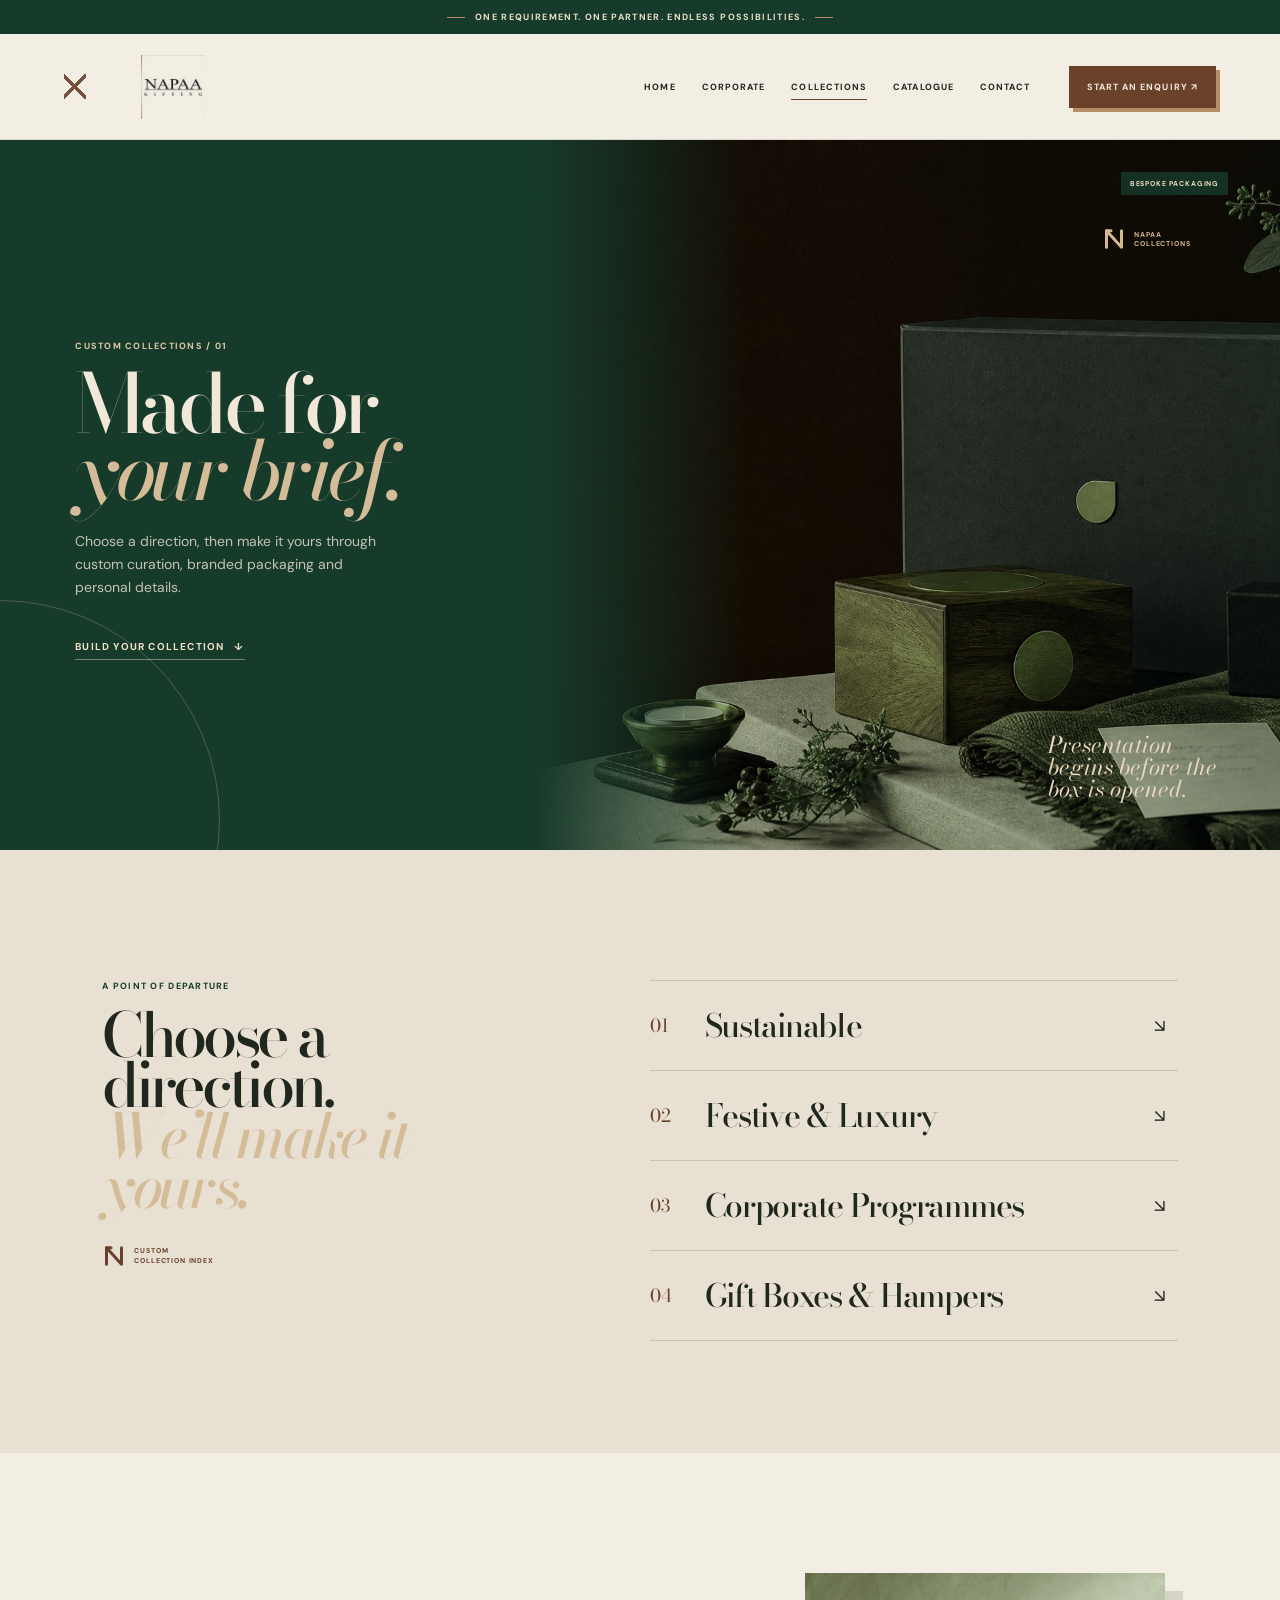
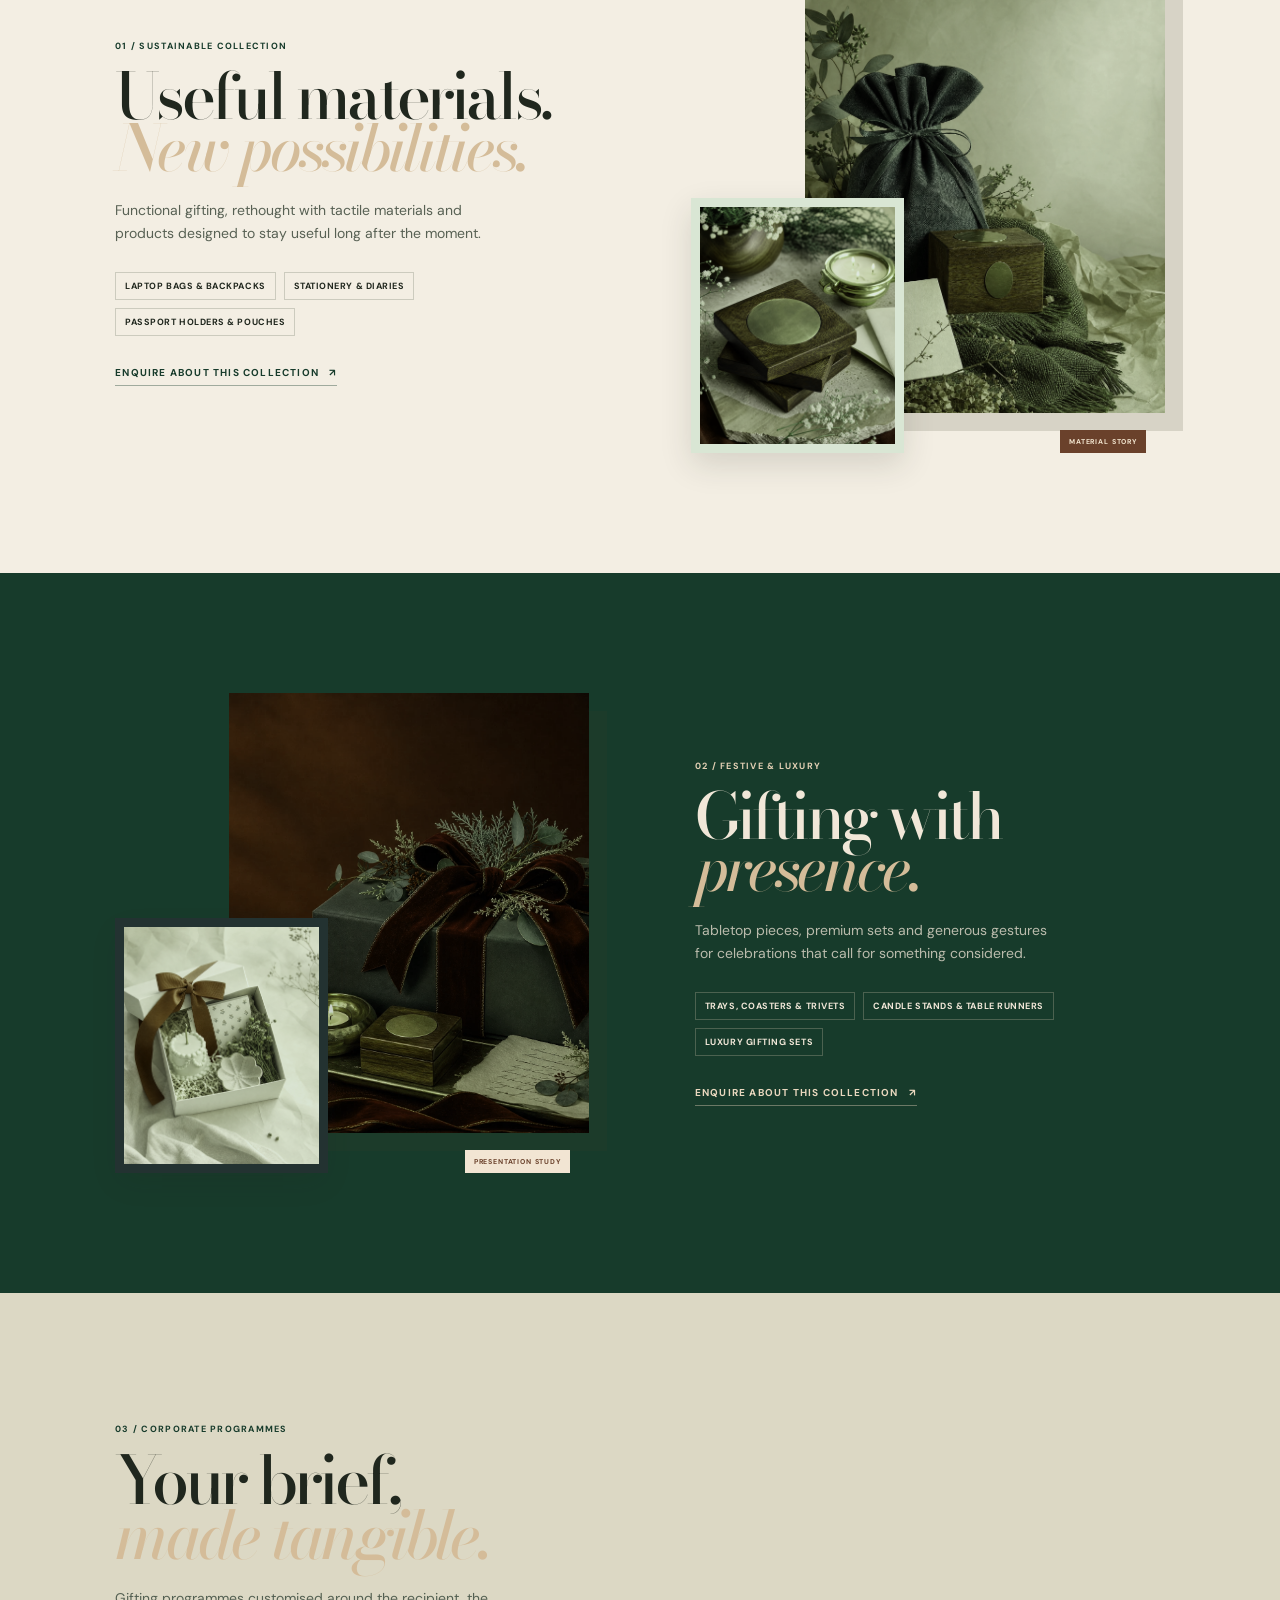
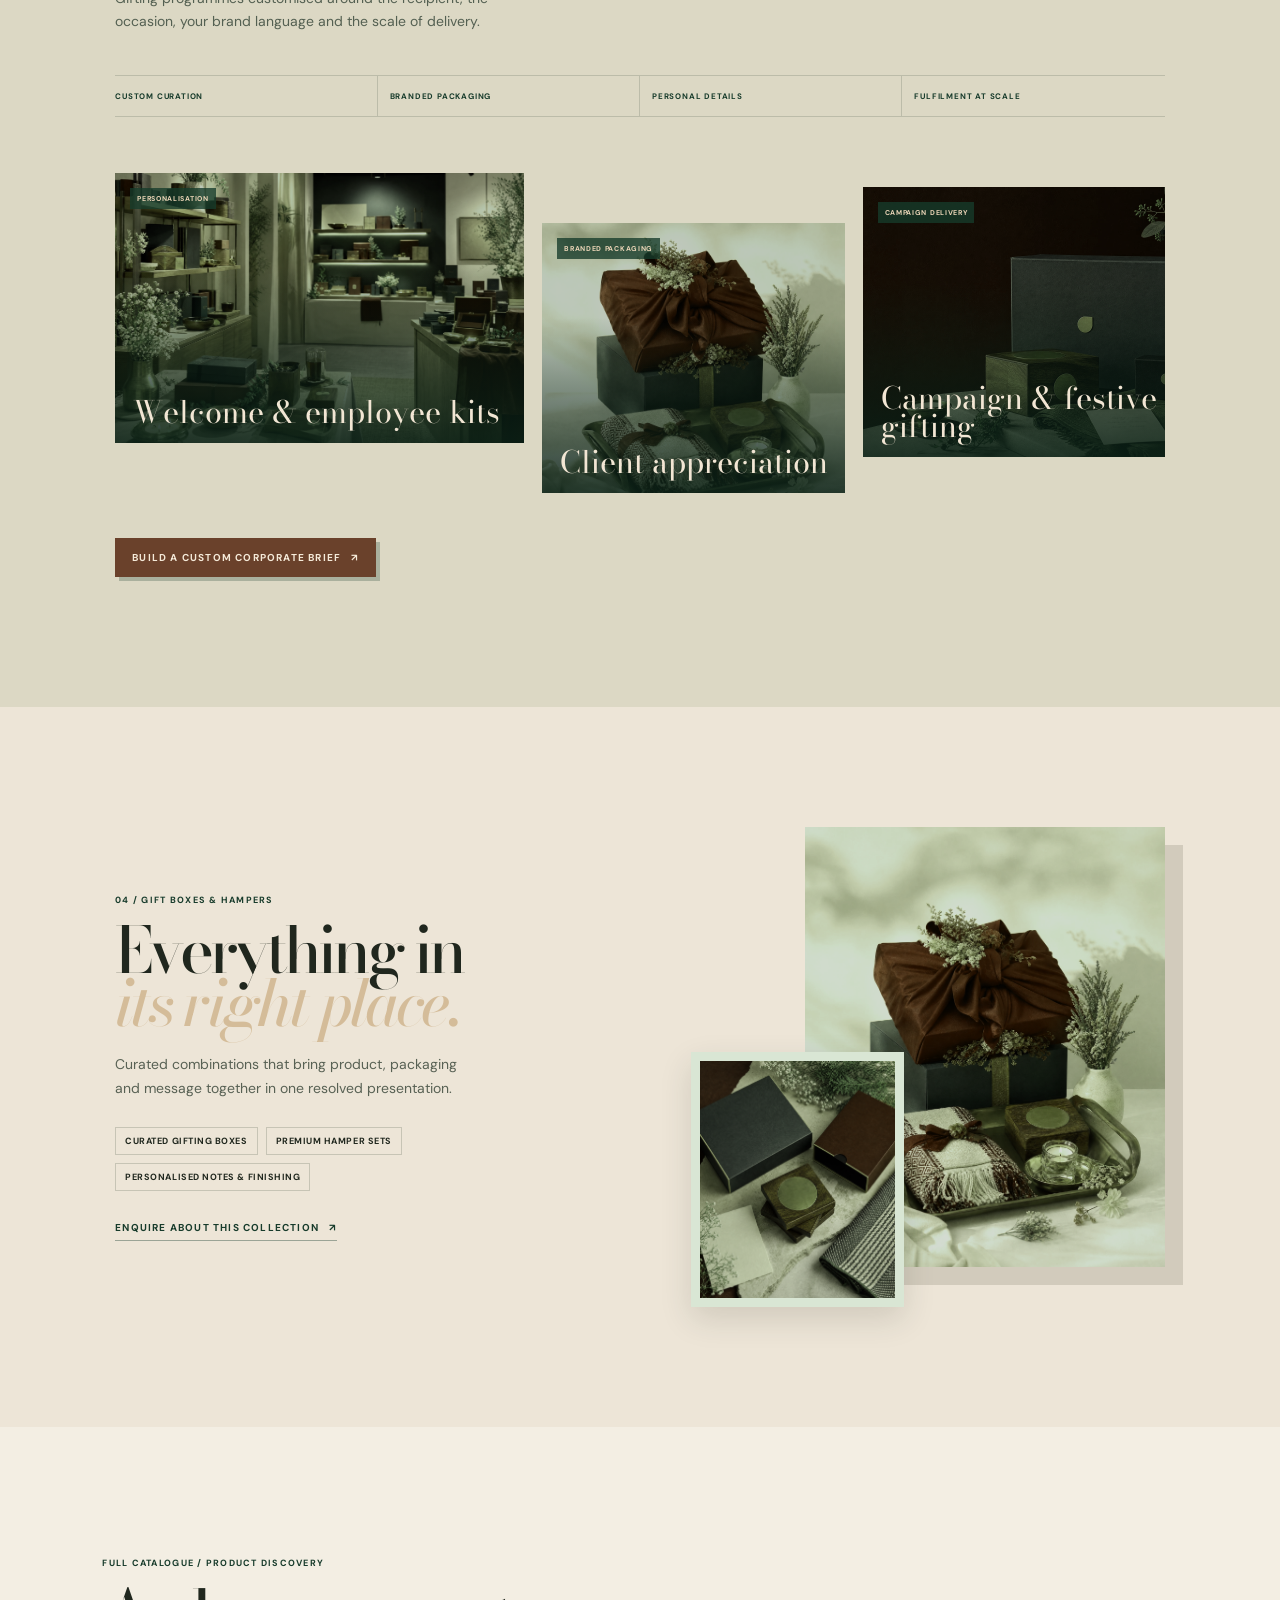
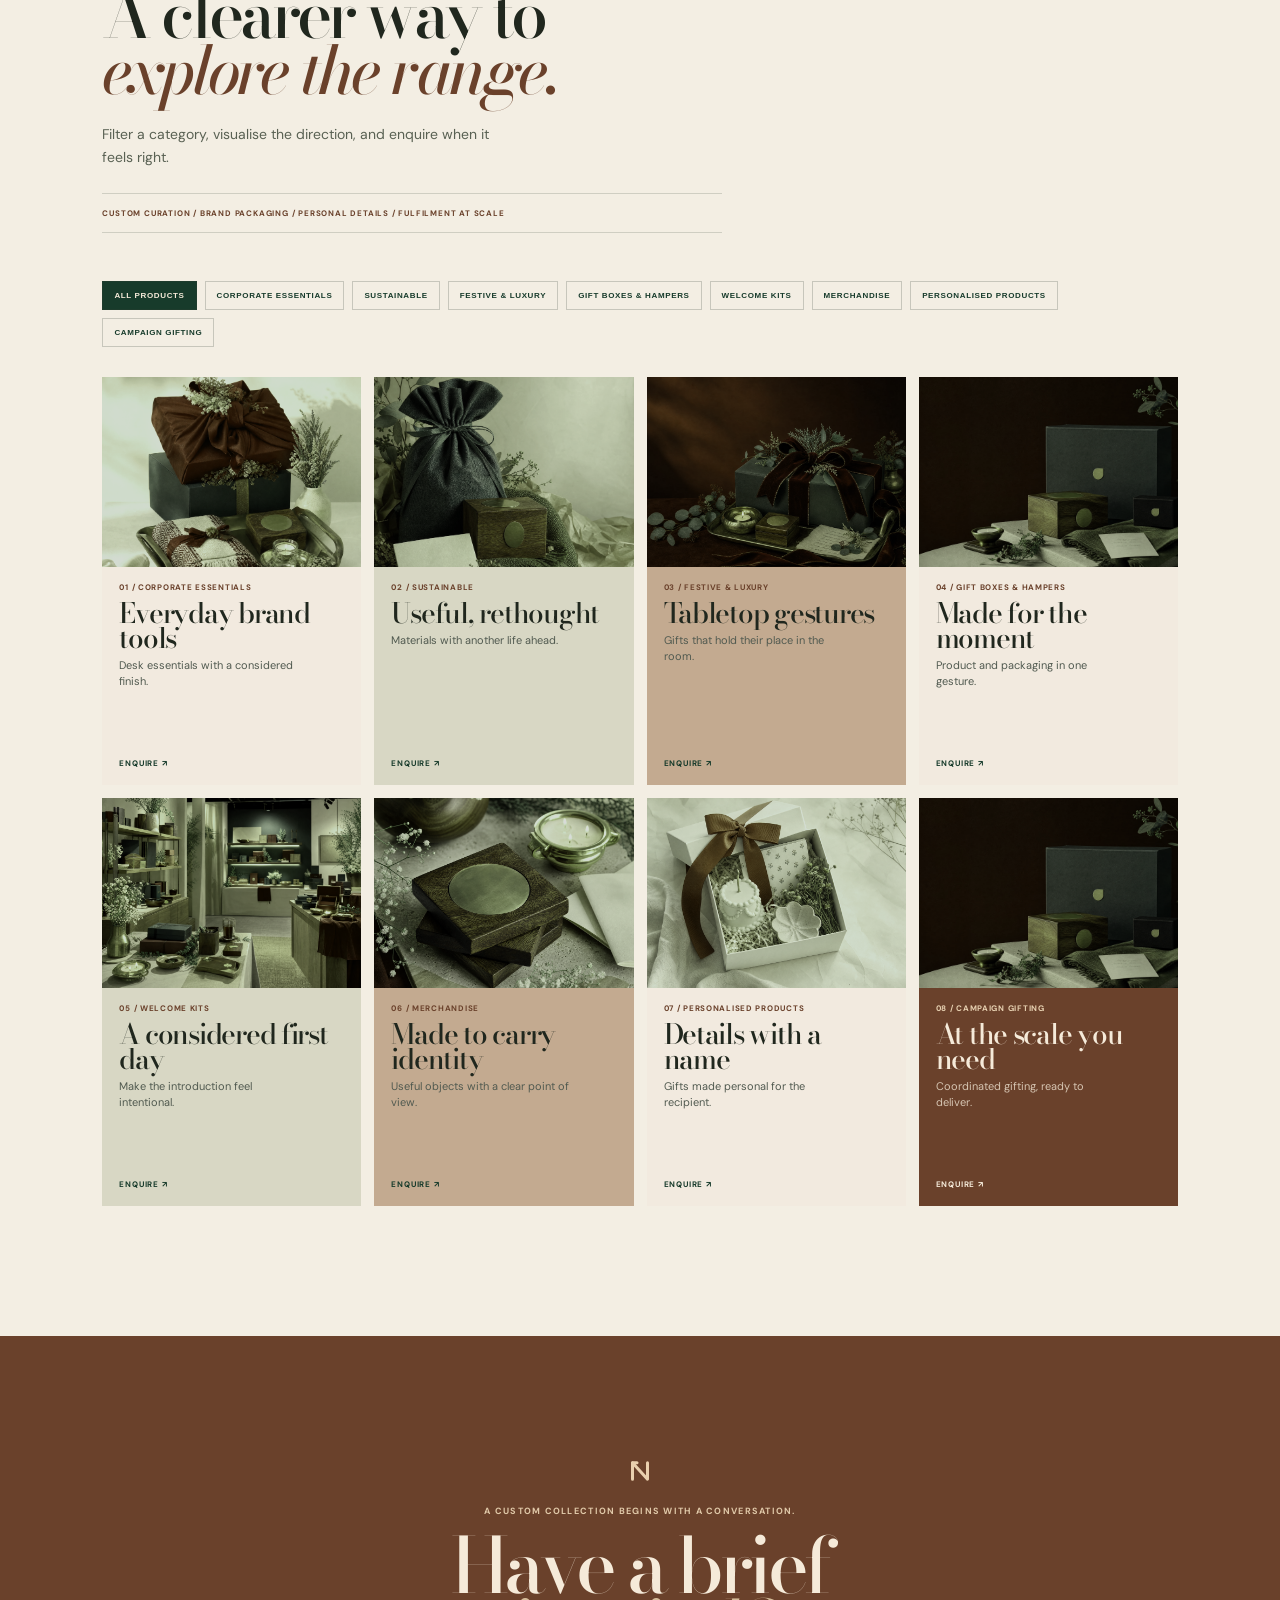
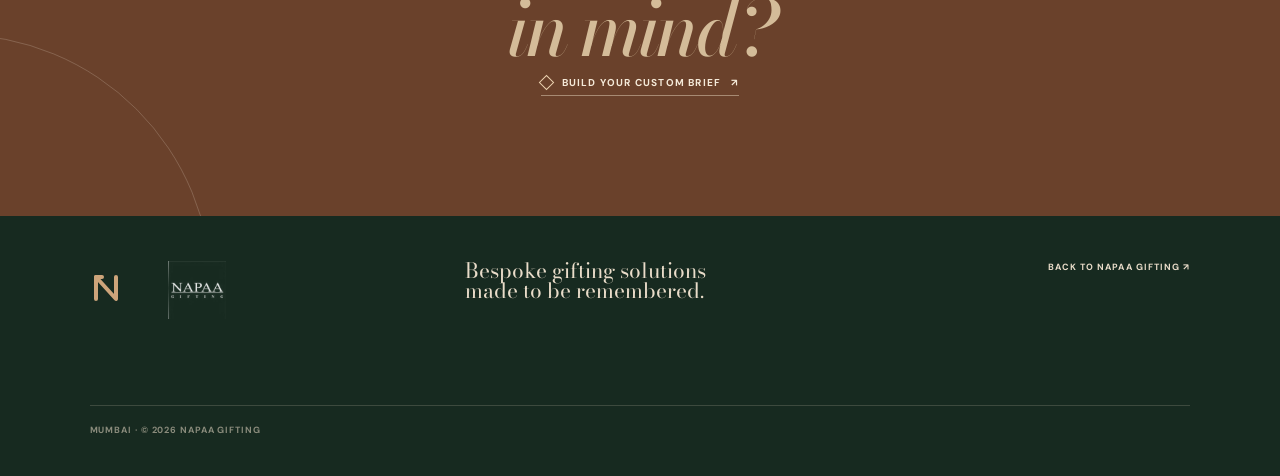
==== collections.html @ 45b3206f "Start" ====
<!doctype html>
<html lang="en">
  <head>
    <meta charset="UTF-8" />
    <meta name="viewport" content="width=device-width, initial-scale=1.0, maximum-scale=1" />
    <meta name="description" content="Explore Napaa Gifting collections for sustainable gifting, festive luxury, corporate programmes and curated gift boxes." />
    <title>Collections — Napaa Gifting</title>
    <link rel="icon" type="image/png" href="assets/napaa-official-logo.png" />
    <link rel="preconnect" href="https://fonts.googleapis.com" />
    <link rel="preconnect" href="https://fonts.gstatic.com" crossorigin />
    <link href="https://fonts.googleapis.com/css2?family=Bodoni+Moda:opsz,ital,wght@6..96,400;6..96,500;6..96,600;6..96,700;6..96,800;6..96,900;6..96,400&family=DM+Sans:opsz,wght@9..40,400;9..40,500;9..40,600;9..40,700&display=swap" rel="stylesheet" />
    <link rel="stylesheet" href="css/collections.css" />
    <link rel="stylesheet" href="css/collections-authority.css" />
    <link rel="stylesheet" href="css/collections-catalogue.css" />
    <link rel="stylesheet" href="css/customisation-authority.css" />
  </head>
  <body>
    <div class="collection-topline"><span></span> One requirement. One partner. Endless possibilities. <span></span></div>
    <header class="collection-header">
      <a class="collection-brand" href="index.html" aria-label="Napaa Gifting home"><img src="assets/napaa-official-logo.png" alt="Napaa Gifting" /></a>
      <nav class="collection-nav" aria-label="Primary navigation"><a href="index.html">Home</a><a href="index.html#corporate">Corporate</a><a href="collections.html" aria-current="page">Collections</a><a href="index.html#catalogue">Catalogue</a><a href="index.html#contact">Contact</a></nav>
      <a class="collection-enquiry" href="mailto:napaagifting@gmail.com?subject=Napaa%20Gifting%20Collection%20Enquiry">Start an enquiry <span>↗</span></a>
      <button class="collection-menu" type="button" aria-expanded="false" aria-controls="collection-mobile-menu"><span class="sr-only">Open navigation</span><i></i><i></i></button>
    </header>
    <div class="collection-mobile-menu" id="collection-mobile-menu" aria-hidden="true"><a href="index.html">Home</a><a href="index.html#corporate">Corporate</a><a href="collections.html">Collections</a><a href="index.html#catalogue">Catalogue</a><a href="index.html#contact">Contact</a><a href="mailto:napaagifting@gmail.com?subject=Napaa%20Gifting%20Collection%20Enquiry">Start an enquiry ↗</a></div>

    <main>
      <section class="collection-hero">
        <div class="collection-hero__copy"><p class="eyebrow">Custom collections / 01</p><h1>Made for<br /><em>your brief.</em></h1><p>Choose a direction, then make it yours through custom curation, branded packaging and personal details.</p><a href="#collection-index">Build your collection <span>↓</span></a></div>
        <figure class="collection-hero__image"><img src="assets/napaa-corporate-hero.jpg" alt="A premium Napaa gifting arrangement in deep green and warm brown" /><figcaption>Presentation begins before the box is opened.</figcaption></figure>
        <div class="collection-hero__line" aria-hidden="true"></div><div class="napaa-signature napaa-signature--hero" aria-hidden="true"><svg viewBox="0 0 32 34" fill="none" xmlns="http://www.w3.org/2000/svg"><path d="M6 28V6L26 28V6" stroke="currentColor" stroke-width="4" stroke-linecap="round" stroke-linejoin="round"/><path d="M6 6H12" stroke="currentColor" stroke-width="4" stroke-linecap="round"/></svg><span>Napaa<br />Collections</span></div>
      </section>

      <section class="collection-index" id="collection-index" aria-labelledby="collection-index-title">
        <div class="collection-index__intro"><p class="eyebrow eyebrow--green">A point of departure</p><h2 id="collection-index-title">Choose a direction.<br /><em>We’ll make it yours.</em></h2><div class="napaa-signature napaa-signature--index" aria-hidden="true"><svg viewBox="0 0 32 34" fill="none" xmlns="http://www.w3.org/2000/svg"><path d="M6 28V6L26 28V6" stroke="currentColor" stroke-width="4" stroke-linecap="round" stroke-linejoin="round"/><path d="M6 6H12" stroke="currentColor" stroke-width="4" stroke-linecap="round"/></svg><span>Custom<br />collection index</span></div></div>
        <div class="collection-index__rail"><a href="#sustainable"><span>01</span><b>Sustainable</b><i>↘</i></a><a href="#festive"><span>02</span><b>Festive & Luxury</b><i>↘</i></a><a href="#corporate"><span>03</span><b>Corporate Programmes</b><i>↘</i></a><a href="#hampers"><span>04</span><b>Gift Boxes & Hampers</b><i>↘</i></a></div>
      </section>

      <section class="collection-spread collection-spread--sustainable" id="sustainable">
        <div class="collection-spread__copy"><p class="eyebrow eyebrow--green">01 / Sustainable Collection</p><h2>Useful materials.<br /><em>New possibilities.</em></h2><p>Functional gifting, rethought with tactile materials and products designed to stay useful long after the moment.</p><ul><li>Laptop bags & backpacks</li><li>Stationery & diaries</li><li>Passport holders & pouches</li></ul><a href="mailto:napaagifting@gmail.com?subject=Sustainable%20Collection%20Enquiry">Enquire about this collection <span>↗</span></a></div>
        <div class="collection-spread__images"><img class="image-main" src="assets/napaa-sustainable-collection.jpg" alt="Sustainable Napaa Gifting collection" /><img class="image-detail" src="assets/napaa-product-detail.jpg" alt="A crafted product detail" /></div>
      </section>

      <section class="collection-spread collection-spread--festive" id="festive">
        <div class="collection-spread__images"><img class="image-main" src="assets/napaa-festive-luxury.jpg" alt="Festive and luxury Napaa Gifting collection" /><img class="image-detail" src="assets/napaa-occasion-birthday.jpg" alt="A premium milestone gifting detail" /></div>
        <div class="collection-spread__copy"><p class="eyebrow eyebrow--light">02 / Festive & Luxury</p><h2>Gifting with<br /><em>presence.</em></h2><p>Tabletop pieces, premium sets and generous gestures for celebrations that call for something considered.</p><ul><li>Trays, coasters & trivets</li><li>Candle stands & table runners</li><li>Luxury gifting sets</li></ul><a href="mailto:napaagifting@gmail.com?subject=Festive%20and%20Luxury%20Collection%20Enquiry">Enquire about this collection <span>↗</span></a></div>
      </section>

      <section class="collection-editorial" id="corporate" aria-labelledby="corporate-collection-title">
        <div class="collection-editorial__heading"><p class="eyebrow eyebrow--green">03 / Corporate Programmes</p><h2 id="corporate-collection-title">Your brief,<br /><em>made tangible.</em></h2><p>Gifting programmes customised around the recipient, the occasion, your brand language and the scale of delivery.</p></div><div class="collection-editorial__ledger" aria-label="Corporate gifting delivery capabilities"><span>Custom curation</span><span>Branded packaging</span><span>Personal details</span><span>Fulfilment at scale</span></div>
        <div class="collection-editorial__grid"><article><img src="assets/napaa-corporate-display.jpg" alt="Corporate welcome gifting display" /><span>Welcome & employee kits</span></article><article><img src="assets/napaa-corporate-hamper.jpg" alt="Corporate client appreciation hamper" /><span>Client appreciation</span></article><article><img src="assets/napaa-corporate-hero.jpg" alt="Corporate festive gifting collection" /><span>Campaign & festive gifting</span></article></div>
        <a class="collection-editorial__cta" href="mailto:napaagifting@gmail.com?subject=Napaa%20Custom%20Corporate%20Brief">Build a custom corporate brief <span>↗</span></a>
      </section>

      <section class="collection-spread collection-spread--hampers" id="hampers">
        <div class="collection-spread__copy"><p class="eyebrow eyebrow--green">04 / Gift Boxes & Hampers</p><h2>Everything in<br /><em>its right place.</em></h2><p>Curated combinations that bring product, packaging and message together in one resolved presentation.</p><ul><li>Curated gifting boxes</li><li>Premium hamper sets</li><li>Personalised notes & finishing</li></ul><a href="mailto:napaagifting@gmail.com?subject=Gift%20Boxes%20and%20Hampers%20Enquiry">Enquire about this collection <span>↗</span></a></div>
        <div class="collection-spread__images"><img class="image-main" src="assets/napaa-corporate-hamper.jpg" alt="Curated gift box and hamper collection" /><img class="image-detail" src="assets/napaa-portfolio-objects.jpg" alt="Napaa gifting objects and packaging" /></div>
      </section>

      <section class="collections-catalogue" id="catalogue" aria-labelledby="collections-catalogue-title"><div class="collections-catalogue__header"><p class="eyebrow eyebrow--green">Full catalogue / Product discovery</p><h2 id="collections-catalogue-title">A clearer way to<br /><em>explore the range.</em></h2><p>Filter a category, visualise the direction, and enquire when it feels right.</p></div><div class="collections-catalogue__filters" role="group" aria-label="Catalogue categories"><button type="button" class="is-active" data-collection-filter="all">All products</button><button type="button" data-collection-filter="corporate">Corporate essentials</button><button type="button" data-collection-filter="sustainable">Sustainable</button><button type="button" data-collection-filter="festive">Festive & luxury</button><button type="button" data-collection-filter="hampers">Gift boxes & hampers</button><button type="button" data-collection-filter="welcome">Welcome kits</button><button type="button" data-collection-filter="merchandise">Merchandise</button><button type="button" data-collection-filter="personalised">Personalised products</button><button type="button" data-collection-filter="campaign">Campaign gifting</button></div><div class="collections-catalogue__grid"><article data-catalogue-card data-category="corporate"><img src="assets/napaa-corporate-hamper.jpg" alt="Corporate gifting essentials arranged in a premium hamper" /><span>01 / Corporate essentials</span><h3>Everyday brand tools</h3><p>Desk essentials with a considered finish.</p><a href="mailto:napaagifting@gmail.com?subject=Corporate%20Essentials%20Enquiry">Enquire ↗</a></article><article data-catalogue-card data-category="sustainable"><img src="assets/napaa-sustainable-collection.jpg" alt="Sustainable gifting products" /><span>02 / Sustainable</span><h3>Useful, rethought</h3><p>Materials with another life ahead.</p><a href="mailto:napaagifting@gmail.com?subject=Sustainable%20Collection%20Enquiry">Enquire ↗</a></article><article data-catalogue-card data-category="festive"><img src="assets/napaa-festive-luxury.jpg" alt="Festive and luxury tabletop gifting products" /><span>03 / Festive & luxury</span><h3>Tabletop gestures</h3><p>Gifts that hold their place in the room.</p><a href="mailto:napaagifting@gmail.com?subject=Festive%20and%20Luxury%20Collection%20Enquiry">Enquire ↗</a></article><article data-catalogue-card data-category="hampers"><img src="assets/napaa-corporate-hero.jpg" alt="Curated gift boxes and hampers" /><span>04 / Gift boxes & hampers</span><h3>Made for the moment</h3><p>Product and packaging in one gesture.</p><a href="mailto:napaagifting@gmail.com?subject=Gift%20Boxes%20and%20Hampers%20Enquiry">Enquire ↗</a></article><article data-catalogue-card data-category="welcome corporate"><img src="assets/napaa-corporate-display.jpg" alt="A premium welcome-kit presentation" /><span>05 / Welcome kits</span><h3>A considered first day</h3><p>Make the introduction feel intentional.</p><a href="mailto:napaagifting@gmail.com?subject=Welcome%20Kits%20Enquiry">Enquire ↗</a></article><article data-catalogue-card data-category="merchandise corporate"><img src="assets/napaa-product-detail.jpg" alt="A branded gift object with considered finishing" /><span>06 / Merchandise</span><h3>Made to carry identity</h3><p>Useful objects with a clear point of view.</p><a href="mailto:napaagifting@gmail.com?subject=Merchandise%20Enquiry">Enquire ↗</a></article><article data-catalogue-card data-category="personalised"><img src="assets/napaa-occasion-birthday.jpg" alt="A personalised milestone gift" /><span>07 / Personalised products</span><h3>Details with a name</h3><p>Gifts made personal for the recipient.</p><a href="mailto:napaagifting@gmail.com?subject=Personalised%20Products%20Enquiry">Enquire ↗</a></article><article data-catalogue-card data-category="campaign corporate hampers"><img src="assets/napaa-corporate-hero.jpg" alt="A coordinated corporate gifting collection" /><span>08 / Campaign gifting</span><h3>At the scale you need</h3><p>Coordinated gifting, ready to deliver.</p><a href="mailto:napaagifting@gmail.com?subject=Campaign%20Gifting%20Enquiry">Enquire ↗</a></article></div></section>
      <section class="collection-closing"><div class="napaa-signature napaa-signature--closing" aria-hidden="true"><svg viewBox="0 0 32 34" fill="none" xmlns="http://www.w3.org/2000/svg"><path d="M6 28V6L26 28V6" stroke="currentColor" stroke-width="4" stroke-linecap="round" stroke-linejoin="round"/><path d="M6 6H12" stroke="currentColor" stroke-width="4" stroke-linecap="round"/></svg></div><p class="eyebrow">A custom collection begins with a conversation.</p><h2>Have a brief<br /><em>in mind?</em></h2><a href="mailto:napaagifting@gmail.com?subject=Napaa%20Custom%20Gifting%20Brief">Build your custom brief <span>↗</span></a></section>
    </main>
    <footer class="collection-footer"><div class="collection-footer__brand"><span class="footer-n" aria-hidden="true"><svg viewBox="0 0 32 34" fill="none" xmlns="http://www.w3.org/2000/svg"><path d="M6 28V6L26 28V6" stroke="currentColor" stroke-width="4" stroke-linecap="round" stroke-linejoin="round"/><path d="M6 6H12" stroke="currentColor" stroke-width="4" stroke-linecap="round"/></svg></span><img src="assets/napaa-official-logo.png" alt="Napaa Gifting" /></div><p>Bespoke gifting solutions<br />made to be remembered.</p><a href="index.html">Back to Napaa Gifting ↗</a><small>Mumbai · © <span id="year"></span> Napaa Gifting</small></footer>
    <script src="js/collections.js"></script>
  </body>
</html>
---- css/collections.css ----
/* Collections page: bottle-green and brown editorial catalogue page that extends Napaa's existing premium corporate gifting system. */
:root{--bottle:#173b2b;--bottle-deep:#102b20;--bottle-soft:#31503e;--walnut:#6a412b;--tan:#b78d67;--parchment:#f3eee3;--paper:#e8e0d2;--ink:#20271e;--line:rgba(45,61,48,.18);--ease-out:cubic-bezier(.23,1,.32,1);--ease-in-out:cubic-bezier(.77,0,.175,1)}*{box-sizing:border-box}html{scroll-behavior:smooth}body{margin:0;background:var(--parchment);color:var(--ink);font-family:"DM Sans",sans-serif}a{color:inherit;text-decoration:none}.sr-only{position:absolute;width:1px;height:1px;overflow:hidden;clip:rect(0,0,0,0);white-space:nowrap}.collection-topline{height:34px;display:flex;align-items:center;justify-content:center;gap:10px;background:var(--bottle);color:#eadfcb;font-size:9px;font-weight:700;letter-spacing:.15em;text-transform:uppercase}.collection-topline span{width:18px;height:1px;background:var(--tan)}.collection-header{height:98px;padding:0 5vw;display:flex;align-items:center;gap:38px;background:rgba(243,238,227,.96);border-bottom:1px solid rgba(59,67,52,.15);position:sticky;z-index:10;top:0;backdrop-filter:blur(14px)}.collection-brand img{display:block;width:152px;height:64px;object-fit:contain;mix-blend-mode:multiply}.collection-nav{display:flex;gap:26px;margin-left:auto}.collection-nav a{position:relative;font-size:9px;font-weight:700;letter-spacing:.12em;text-transform:uppercase}.collection-nav a:after{content:"";position:absolute;right:0;bottom:-7px;left:0;height:1px;background:var(--walnut);transform:scaleX(0);transform-origin:right;transition:transform 200ms var(--ease-out)}.collection-nav a:hover:after,.collection-nav a[aria-current="page"]:after{transform:scaleX(1);transform-origin:left}.collection-enquiry{padding:15px 18px;background:var(--bottle);color:#f4eadc;box-shadow:4px 4px 0 var(--tan);font-size:9px;font-weight:700;letter-spacing:.12em;text-transform:uppercase;transition:transform 160ms var(--ease-out),box-shadow 160ms var(--ease-out)}.collection-enquiry:hover{transform:translate(2px,2px);box-shadow:2px 2px 0 var(--tan)}.collection-menu,.collection-mobile-menu{display:none}.eyebrow{margin:0 0 18px;color:#e0c9a9;font-size:9px;font-weight:700;letter-spacing:.14em;text-transform:uppercase}.eyebrow--green{color:var(--bottle)}.eyebrow--light{color:#e4d1b5}.collection-hero{min-height:710px;display:grid;grid-template-columns:42% 58%;position:relative;overflow:hidden;background:var(--bottle);color:#f2e8d9}.collection-hero__copy{z-index:2;align-self:center;padding:90px 11% 80px 14%}.collection-hero h1,.collection-index h2,.collection-spread h2,.collection-editorial h2,.collection-closing h2{margin:0;font-family:"Bodoni Moda",serif;font-size:clamp(56px,6.4vw,108px);font-weight:500;line-height:.82;letter-spacing:-.06em}.collection-hero h1 em,.collection-index h2 em,.collection-spread h2 em,.collection-editorial h2 em,.collection-closing h2 em{color:#d4bc99}.collection-hero__copy>p:not(.eyebrow){max-width:325px;margin:26px 0;color:rgba(242,232,217,.78);font-size:14px;line-height:1.65}.collection-hero__copy>a,.collection-spread__copy>a,.collection-editorial__cta,.collection-closing a{display:inline-flex;gap:10px;align-items:center;margin-top:15px;color:#f1e2ca;font-size:10px;font-weight:700;letter-spacing:.12em;text-transform:uppercase;border-bottom:1px solid rgba(241,226,202,.45);padding-bottom:6px;transition:gap 180ms var(--ease-out),color 180ms var(--ease-out)}.collection-hero__copy>a:hover,.collection-spread__copy>a:hover,.collection-editorial__cta:hover,.collection-closing a:hover{gap:16px;color:#fff}.collection-hero__image{min-height:560px;margin:0;position:relative;overflow:hidden}.collection-hero__image:after{content:"";position:absolute;inset:0;background:linear-gradient(90deg,var(--bottle),transparent 28%,rgba(16,43,32,.1))}.collection-hero__image img{width:100%;height:100%;object-fit:cover;filter:sepia(.32) saturate(.72) hue-rotate(40deg) brightness(.76)}.collection-hero__image figcaption{position:absolute;z-index:2;right:7%;bottom:7%;max-width:180px;color:#ead8bf;font-family:"Bodoni Moda",serif;font-size:23px;font-style:italic;line-height:.96}.collection-hero__line{width:440px;height:440px;position:absolute;left:-220px;bottom:-190px;border:1px solid rgba(221,192,159,.27);border-radius:50%}.collection-index{padding:130px 8vw 112px;display:grid;grid-template-columns:.9fr 1.1fr;gap:9vw;background:var(--paper)}.collection-index h2{font-size:clamp(46px,4.8vw,76px)}.collection-index__rail{align-self:end;border-top:1px solid var(--line)}.collection-index__rail a{display:grid;grid-template-columns:55px 1fr 24px;align-items:center;padding:20px 0;border-bottom:1px solid var(--line);transition:padding 220ms var(--ease-out),color 220ms var(--ease-out)}.collection-index__rail a:hover{padding-left:12px;color:var(--walnut)}.collection-index__rail span{color:var(--walnut);font-family:"Bodoni Moda",serif;font-size:18px}.collection-index__rail b{font-family:"Bodoni Moda",serif;font-size:clamp(25px,2.5vw,38px);font-weight:500;letter-spacing:-.04em}.collection-index__rail i{font-style:normal;font-size:18px}.collection-spread{min-height:720px;display:grid;grid-template-columns:1fr 1fr;gap:8vw;align-items:center;padding:110px 9vw;background:var(--parchment)}.collection-spread__copy{max-width:470px}.collection-spread h2{font-size:clamp(47px,5vw,78px)}.collection-spread__copy>p:not(.eyebrow){max-width:370px;margin:24px 0;color:#586154;font-size:14px;line-height:1.7}.collection-spread__copy ul{padding:0;margin:26px 0 15px;list-style:none;display:flex;flex-wrap:wrap;gap:8px}.collection-spread__copy li{padding:7px 9px;border:1px solid rgba(65,78,62,.22);font-size:9px;font-weight:700;letter-spacing:.06em;text-transform:uppercase}.collection-spread__copy>a{color:var(--bottle);border-color:rgba(23,59,43,.38)}.collection-spread__copy>a:hover{color:var(--walnut)}.collection-spread__images{min-height:480px;position:relative}.collection-spread__images .image-main{width:76%;height:440px;position:absolute;right:0;top:0;object-fit:cover;filter:sepia(.32) saturate(.72) hue-rotate(40deg) brightness(.86);box-shadow:18px 18px 0 rgba(90,59,38,.15)}.collection-spread__images .image-detail{width:45%;height:255px;position:absolute;left:0;bottom:0;object-fit:cover;filter:sepia(.32) saturate(.72) hue-rotate(40deg) brightness(.9);border:9px solid var(--parchment);box-shadow:0 12px 30px rgba(45,33,21,.14)}.collection-spread--festive{background:var(--bottle);color:#f1e7d8}.collection-spread--festive .collection-spread__copy{justify-self:end}.collection-spread--festive .collection-spread__copy>p:not(.eyebrow){color:rgba(241,231,216,.75)}.collection-spread--festive .collection-spread__copy>a{color:#ead8bf;border-color:rgba(234,216,191,.4)}.collection-spread--festive .collection-spread__copy li{border-color:rgba(234,216,191,.25)}.collection-spread--festive .image-detail{border-color:var(--bottle)}.collection-editorial{padding:130px 9vw;background:#dcd8c4}.collection-editorial__heading{max-width:600px}.collection-editorial h2{font-size:clamp(48px,5.2vw,82px)}.collection-editorial__heading>p:not(.eyebrow){max-width:390px;margin:25px 0 0;color:#546052;font-size:14px;line-height:1.65}.collection-editorial__grid{margin-top:56px;display:grid;grid-template-columns:1.15fr .85fr .85fr;gap:18px;align-items:start}.collection-editorial__grid article{position:relative;min-height:270px;overflow:hidden;background:var(--bottle)}.collection-editorial__grid article:nth-child(2){margin-top:50px}.collection-editorial__grid article:nth-child(3){margin-top:14px}.collection-editorial__grid img{width:100%;height:100%;position:absolute;inset:0;object-fit:cover;filter:sepia(.34) saturate(.7) hue-rotate(40deg) brightness(.78);transition:transform 400ms var(--ease-out)}.collection-editorial__grid article:hover img{transform:scale(1.04)}.collection-editorial__grid article:after{content:"";position:absolute;inset:0;background:linear-gradient(0deg,rgba(11,33,23,.85),transparent 65%)}.collection-editorial__grid span{position:absolute;z-index:2;bottom:18px;left:18px;color:#f2e6d4;font-family:"Bodoni Moda",serif;font-size:clamp(21px,2.4vw,34px);line-height:.9}.collection-editorial__cta{margin-top:45px;color:var(--bottle);border-color:rgba(23,59,43,.36)}.collection-spread--hampers{background:#ede5d7}.collection-closing{min-height:480px;display:flex;flex-direction:column;justify-content:center;align-items:center;position:relative;overflow:hidden;text-align:center;background:var(--walnut);color:#f5ead9}.collection-closing:before{content:"";width:510px;height:510px;position:absolute;left:-300px;bottom:-330px;border:1px solid rgba(245,234,217,.2);border-radius:50%}.collection-closing h2{font-size:clamp(52px,6vw,95px)}.collection-closing a{color:#f5ead9}.collection-footer{min-height:260px;padding:45px 7vw 24px;display:grid;grid-template-columns:1fr 1fr 1fr;gap:24px;align-items:start;background:#172a20;color:#e9dcc9}.collection-footer img{width:125px;height:58px;object-fit:contain;filter:grayscale(1) invert(1);mix-blend-mode:screen}.collection-footer p{margin:0;font-family:"Bodoni Moda",serif;font-size:21px;line-height:.95}.collection-footer>a{justify-self:end;font-size:9px;font-weight:700;letter-spacing:.12em;text-transform:uppercase}.collection-footer small{grid-column:1/-1;margin-top:45px;padding-top:18px;border-top:1px solid rgba(233,220,201,.18);font-size:9px;font-weight:700;letter-spacing:.1em;text-transform:uppercase;color:rgba(233,220,201,.55)}@media(max-width:960px){.collection-header{height:82px;padding:0 6vw}.collection-brand img{width:120px;height:54px}.collection-nav,.collection-enquiry{display:none}.collection-menu{display:block;margin-left:auto;width:35px;height:35px;padding:8px 4px;border:0;background:transparent}.collection-menu i{display:block;width:26px;height:1.5px;background:var(--ink);transition:transform 180ms var(--ease-out)}.collection-menu i+i{margin-top:8px}.collection-menu.is-open i:first-of-type{transform:translateY(4.75px) rotate(45deg)}.collection-menu.is-open i:last-of-type{transform:translateY(-4.75px) rotate(-45deg)}.collection-mobile-menu{padding:20px 7vw 25px;position:fixed;z-index:9;inset:116px 0 auto;background:var(--parchment);border-bottom:1px solid var(--line);transform:translateY(-130%);opacity:0;pointer-events:none;transition:transform 260ms var(--ease-out),opacity 200ms var(--ease-out)}.collection-mobile-menu.is-open{transform:translateY(0);opacity:1;pointer-events:auto}.collection-mobile-menu a{display:block;padding:10px 0;border-bottom:1px solid var(--line);font-size:10px;font-weight:700;letter-spacing:.12em;text-transform:uppercase}.collection-hero{min-height:650px;grid-template-columns:1fr}.collection-hero__copy{padding:90px 10% 35px}.collection-hero__image{min-height:330px}.collection-hero__image:after{background:linear-gradient(0deg,var(--bottle),transparent 55%)}.collection-hero__image figcaption{right:8%;bottom:10%;font-size:19px}.collection-index{grid-template-columns:1fr;gap:45px;padding:95px 9vw}.collection-spread{gap:55px;padding:90px 9vw;grid-template-columns:1fr}.collection-spread--festive .collection-spread__copy{justify-self:start}.collection-spread--festive .collection-spread__images{order:2}.collection-spread__images{min-height:430px}.collection-editorial{padding:95px 9vw}.collection-editorial__grid{grid-template-columns:1fr 1fr}.collection-editorial__grid article:first-child{grid-column:1/-1}.collection-editorial__grid article:nth-child(2),.collection-editorial__grid article:nth-child(3){margin-top:0}.collection-footer{grid-template-columns:1fr 1fr}.collection-footer p{font-size:19px}.collection-footer>a{justify-self:start}}@media(max-width:540px){.collection-topline{font-size:7px;letter-spacing:.1em}.collection-header{height:74px}.collection-mobile-menu{inset:108px 0 auto}.collection-hero{min-height:590px}.collection-hero__copy{padding:65px 9% 24px}.collection-hero h1{font-size:58px}.collection-hero__copy>p:not(.eyebrow){margin:18px 0;font-size:12px}.collection-hero__image{min-height:255px}.collection-index{padding:75px 7vw}.collection-index h2,.collection-spread h2,.collection-editorial h2{font-size:47px}.collection-index__rail a{grid-template-columns:37px 1fr 18px;padding:16px 0}.collection-index__rail b{font-size:24px}.collection-spread{padding:76px 7vw;gap:35px}.collection-spread__copy>p:not(.eyebrow),.collection-editorial__heading>p:not(.eyebrow){font-size:12px}.collection-spread__images{min-height:335px}.collection-spread__images .image-main{width:83%;height:310px}.collection-spread__images .image-detail{height:180px;width:49%;border-width:6px}.collection-editorial{padding:78px 7vw}.collection-editorial__grid{margin-top:35px;gap:10px}.collection-editorial__grid article{min-height:190px}.collection-editorial__grid article:first-child{min-height:260px}.collection-editorial__grid span{bottom:12px;left:12px;font-size:21px}.collection-closing{min-height:390px;padding:55px 7vw}.collection-closing h2{font-size:59px}.collection-footer{padding:37px 7vw 20px;grid-template-columns:1fr;gap:20px}.collection-footer>a{font-size:8px}.collection-footer small{margin-top:15px}.collection-spread--festive .collection-spread__images{order:0}.collection-spread--festive .collection-spread__copy{order:1}}@media(prefers-reduced-motion:reduce){*{scroll-behavior:auto!important;transition-duration:.01ms!important}}
---- css/collections-authority.css ----
/* Collections authority refinement: ribbon-N marks signal decisions; walnut carries the high-intent operational moments. */
.collection-enquiry{background:var(--walnut)}.napaa-signature{display:flex;align-items:center;gap:8px;color:var(--tan)}.napaa-signature svg{width:24px;height:28px;flex:none}.napaa-signature span{font-size:7px;font-weight:700;letter-spacing:.12em;line-height:1.35;text-transform:uppercase}.napaa-signature--hero{position:absolute;z-index:3;right:7%;top:12%;color:#d7b991}.napaa-signature--index{margin-top:30px;color:var(--walnut)}.collection-editorial__ledger{display:grid;grid-template-columns:repeat(4,1fr);margin-top:42px;border-top:1px solid var(--line);border-bottom:1px solid var(--line)}.collection-editorial__ledger span{padding:15px 12px 15px 0;border-right:1px solid var(--line);color:var(--bottle);font-size:8px;font-weight:700;letter-spacing:.1em;text-transform:uppercase}.collection-editorial__ledger span+span{padding-left:12px}.collection-editorial__ledger span:last-child{border-right:0}.collection-editorial__cta{padding:13px 17px;color:#f5ead9;border:0;background:var(--walnut);box-shadow:4px 4px 0 rgba(23,59,43,.25)}.napaa-signature--closing{margin-bottom:20px;color:#ead0ae}.collection-footer__brand{display:flex;align-items:center;gap:10px}.footer-n{display:block;width:25px;color:#cda47a}.footer-n svg{width:100%;height:auto}@media(max-width:960px){.napaa-signature--hero{right:8%;top:8%}.collection-editorial__ledger{grid-template-columns:1fr 1fr}.collection-editorial__ledger span:nth-child(2){border-right:0}.collection-editorial__ledger span:nth-child(-n+2){border-bottom:1px solid var(--line)}}@media(max-width:540px){.napaa-signature--hero{right:8%;top:7%;transform:scale(.82);transform-origin:top right}.napaa-signature--index{margin-top:22px}.collection-editorial__ledger{margin-top:28px}.collection-editorial__ledger span{padding:12px 8px 12px 0;font-size:7px}.collection-editorial__ledger span+span{padding-left:8px}}
---- css/collections-catalogue.css ----
/* Collections catalogue: the full product index lives only on the Collections page, keeping the homepage focused on brand storytelling. */
.collections-catalogue{padding:130px 8vw;background:var(--parchment)}.collections-catalogue__header{max-width:620px}.collections-catalogue__header h2{margin:0;font-family:"Bodoni Moda",serif;font-size:clamp(48px,5.2vw,82px);font-weight:500;line-height:.84;letter-spacing:-.06em}.collections-catalogue__header h2 em{color:var(--walnut)}.collections-catalogue__header>p:not(.eyebrow){max-width:390px;margin:24px 0 0;color:#596153;font-size:14px;line-height:1.65}.collections-catalogue__filters{display:flex;flex-wrap:wrap;gap:8px;margin:48px 0 30px}.collections-catalogue__filters button{padding:9px 11px;border:1px solid rgba(53,67,53,.23);background:transparent;color:var(--bottle);font-size:8px;font-weight:700;letter-spacing:.08em;text-transform:uppercase;transition:background 180ms var(--ease-out),color 180ms var(--ease-out),transform 180ms var(--ease-out)}.collections-catalogue__filters button:hover,.collections-catalogue__filters button.is-active{background:var(--bottle);color:#f5ead9}.collections-catalogue__filters button:active{transform:scale(.97)}.collections-catalogue__grid{display:grid;grid-template-columns:repeat(4,1fr);gap:13px;align-items:start}.collections-catalogue__grid article{min-height:408px;position:relative;overflow:hidden;padding:0 0 42px;background:#f2eadf}.collections-catalogue__grid article:nth-child(3n+2){background:#d8d7c4}.collections-catalogue__grid article:nth-child(3n){background:#c3aa90}.collections-catalogue__grid article:last-child{background:var(--walnut);color:#f5ead9}.collections-catalogue__grid article[hidden]{display:none}.collections-catalogue__grid img{width:100%;height:190px;display:block;object-fit:cover;filter:sepia(.37) saturate(.68) hue-rotate(40deg) brightness(.86);transition:transform 360ms var(--ease-out),filter 360ms var(--ease-out)}.collections-catalogue__grid article:hover img{transform:scale(1.045);filter:sepia(.3) saturate(.74) hue-rotate(40deg) brightness(.92)}.collections-catalogue__grid span,.collections-catalogue__grid h3,.collections-catalogue__grid p{display:block;margin-right:17px;margin-left:17px}.collections-catalogue__grid span{margin-top:15px;color:var(--walnut);font-size:8px;font-weight:700;letter-spacing:.09em;text-transform:uppercase}.collections-catalogue__grid h3{margin-top:9px;margin-bottom:7px;font-family:"Bodoni Moda",serif;font-size:28px;font-weight:500;line-height:.88;letter-spacing:-.045em}.collections-catalogue__grid p{margin-top:0;max-width:185px;color:#515a50;font-size:11px;line-height:1.45}.collections-catalogue__grid a{position:absolute;bottom:17px;left:17px;color:var(--bottle);font-size:8px;font-weight:700;letter-spacing:.1em;text-transform:uppercase}.collections-catalogue__grid article:last-child span{color:#e8d2b2}.collections-catalogue__grid article:last-child p{color:rgba(245,234,217,.78)}.collections-catalogue__grid article:last-child a{color:#f5ead9}@media(max-width:1050px){.collections-catalogue__grid{grid-template-columns:repeat(3,1fr)}}@media(max-width:700px){.collections-catalogue{padding:80px 7vw}.collections-catalogue__header h2{font-size:48px}.collections-catalogue__header>p:not(.eyebrow){font-size:12px}.collections-catalogue__filters{margin:34px 0 20px;gap:6px}.collections-catalogue__filters button{padding:8px;font-size:7px}.collections-catalogue__grid{grid-template-columns:repeat(2,1fr);gap:9px}.collections-catalogue__grid article{min-height:330px;padding-bottom:37px}.collections-catalogue__grid img{height:132px}.collections-catalogue__grid span,.collections-catalogue__grid h3,.collections-catalogue__grid p{margin-right:13px;margin-left:13px}.collections-catalogue__grid span{margin-top:12px;font-size:7px}.collections-catalogue__grid h3{font-size:22px}.collections-catalogue__grid p{font-size:10px}.collections-catalogue__grid a{bottom:13px;left:13px;font-size:7px}}@media(max-width:360px){.collections-catalogue__grid{grid-template-columns:1fr}.collections-catalogue__grid article{min-height:300px}.collections-catalogue__grid img{height:168px}}
---- css/customisation-authority.css ----
/* Customisation authority: the ribbon-N, bespoke brief, material role labels, and premium studio threshold form Napaa’s recurring decision system. */
.site-header{height:96px;border-bottom-color:rgba(72,61,43,.14)}.brand{gap:14px}.brand__ribbon{width:31px;height:36px;color:var(--walnut)}.brand__ribbon svg{width:100%;height:100%}.brand:after{content:"Bespoke gifting studio";align-self:stretch;display:flex;align-items:center;padding-left:13px;border-left:1px solid rgba(72,61,43,.19);color:var(--walnut);font-size:7px;font-weight:700;letter-spacing:.12em;line-height:1.3;text-transform:uppercase}.brand img{width:148px;height:62px}.header-actions .button{background:var(--walnut);box-shadow:4px 4px 0 var(--tan)}.header-actions .button:before{content:"";width:8px;height:8px;border:1px solid #ead7b8;transform:rotate(45deg)}.hero__seal{min-width:106px;min-height:106px;border-width:1.5px}.hero__seal svg{width:27px}.ribbon-divider{color:var(--walnut)}.custom-brief__cta:before{content:"";width:9px;height:9px;border:1px solid #f0ddc0;transform:rotate(45deg)}.collection-panel__image{position:relative}.collection-panel__image:after{position:absolute;right:15px;bottom:14px;padding:6px 8px;background:rgba(23,59,43,.82);color:#f1dfc4;font-size:7px;font-weight:700;letter-spacing:.1em;text-transform:uppercase}.collection-panel--sustainable .collection-panel__image:after{content:"Material story"}.collection-panel--festive .collection-panel__image:after{content:"Presentation study"}.corporate-browser .campaigns__header:after{content:"Custom curation · Brand packaging · Personal details · Fulfilment";display:block;max-width:390px;margin-top:28px;padding-top:14px;border-top:1px solid rgba(244,234,220,.25);color:#dfcaaa;font-size:8px;font-weight:700;letter-spacing:.1em;line-height:1.55;text-transform:uppercase}.occasion-browser .occasion__content:after{content:"Choose the moment. We shape every detail around it.";display:block;max-width:270px;margin-top:26px;color:#dfcaaa;font-family:"Bodoni Moda",serif;font-size:20px;font-style:italic;line-height:.94}.collection-header{height:106px}.collection-brand{gap:11px;display:flex;align-items:center}.collection-brand:before{content:"";width:22px;height:25px;display:block;background:linear-gradient(135deg,transparent 43%,var(--walnut) 44% 54%,transparent 55%),linear-gradient(45deg,transparent 43%,var(--walnut) 44% 54%,transparent 55%);opacity:.9}.collection-enquiry{background:var(--walnut)}.collection-hero__image:before{content:"Bespoke packaging";position:absolute;z-index:3;top:32px;right:7%;padding:7px 9px;background:rgba(23,59,43,.8);color:#f0dfc6;font-size:7px;font-weight:700;letter-spacing:.12em;text-transform:uppercase}.collection-spread--sustainable .collection-spread__images:after{content:"Material story";position:absolute;right:4%;bottom:0;padding:7px 9px;background:var(--walnut);color:#f3e6d0;font-size:7px;font-weight:700;letter-spacing:.12em;text-transform:uppercase}.collection-spread--festive .collection-spread__images:after{content:"Presentation study";position:absolute;right:4%;bottom:0;padding:7px 9px;background:#f2e5d3;color:var(--walnut);font-size:7px;font-weight:700;letter-spacing:.12em;text-transform:uppercase}.collection-editorial__grid article:nth-child(1):before,.collection-editorial__grid article:nth-child(2):before,.collection-editorial__grid article:nth-child(3):before{position:absolute;z-index:3;top:15px;left:15px;padding:6px 7px;background:rgba(23,59,43,.78);color:#ecd6b8;font-size:7px;font-weight:700;letter-spacing:.1em;text-transform:uppercase}.collection-editorial__grid article:nth-child(1):before{content:"Personalisation"}.collection-editorial__grid article:nth-child(2):before{content:"Branded packaging"}.collection-editorial__grid article:nth-child(3):before{content:"Campaign delivery"}.collections-catalogue__header:after{content:"Custom curation  /  brand packaging  /  personal details  /  fulfilment at scale";display:block;max-width:650px;margin-top:24px;padding:13px 0;border-top:1px solid var(--line);border-bottom:1px solid var(--line);color:var(--walnut);font-size:8px;font-weight:700;letter-spacing:.1em;line-height:1.5;text-transform:uppercase}.collection-closing a:before{content:"";width:9px;height:9px;border:1px solid #ead0ae;transform:rotate(45deg)}.collection-footer__brand{gap:13px}.footer-n{width:32px}@media(max-width:980px){.site-header{height:84px}.brand img{width:122px;height:52px}.brand:after{display:none}.corporate-browser .campaigns__header:after{margin-top:21px}.collection-header{height:86px}.collection-brand:before{width:18px;height:21px}}@media(max-width:560px){.site-header{height:76px}.brand{gap:8px}.brand__ribbon{width:24px;height:29px}.brand img{width:105px;height:46px}.hero__seal{min-width:86px;min-height:86px}.corporate-browser .campaigns__header:after{max-width:275px;margin-top:19px;font-size:7px}.occasion-browser .occasion__content:after{font-size:17px}.collection-header{height:76px}.collection-hero__image:before{top:18px;font-size:6px}.collections-catalogue__header:after{font-size:7px}.collection-editorial__grid article:nth-child(1):before,.collection-editorial__grid article:nth-child(2):before,.collection-editorial__grid article:nth-child(3):before{top:10px;left:10px;font-size:6px}}
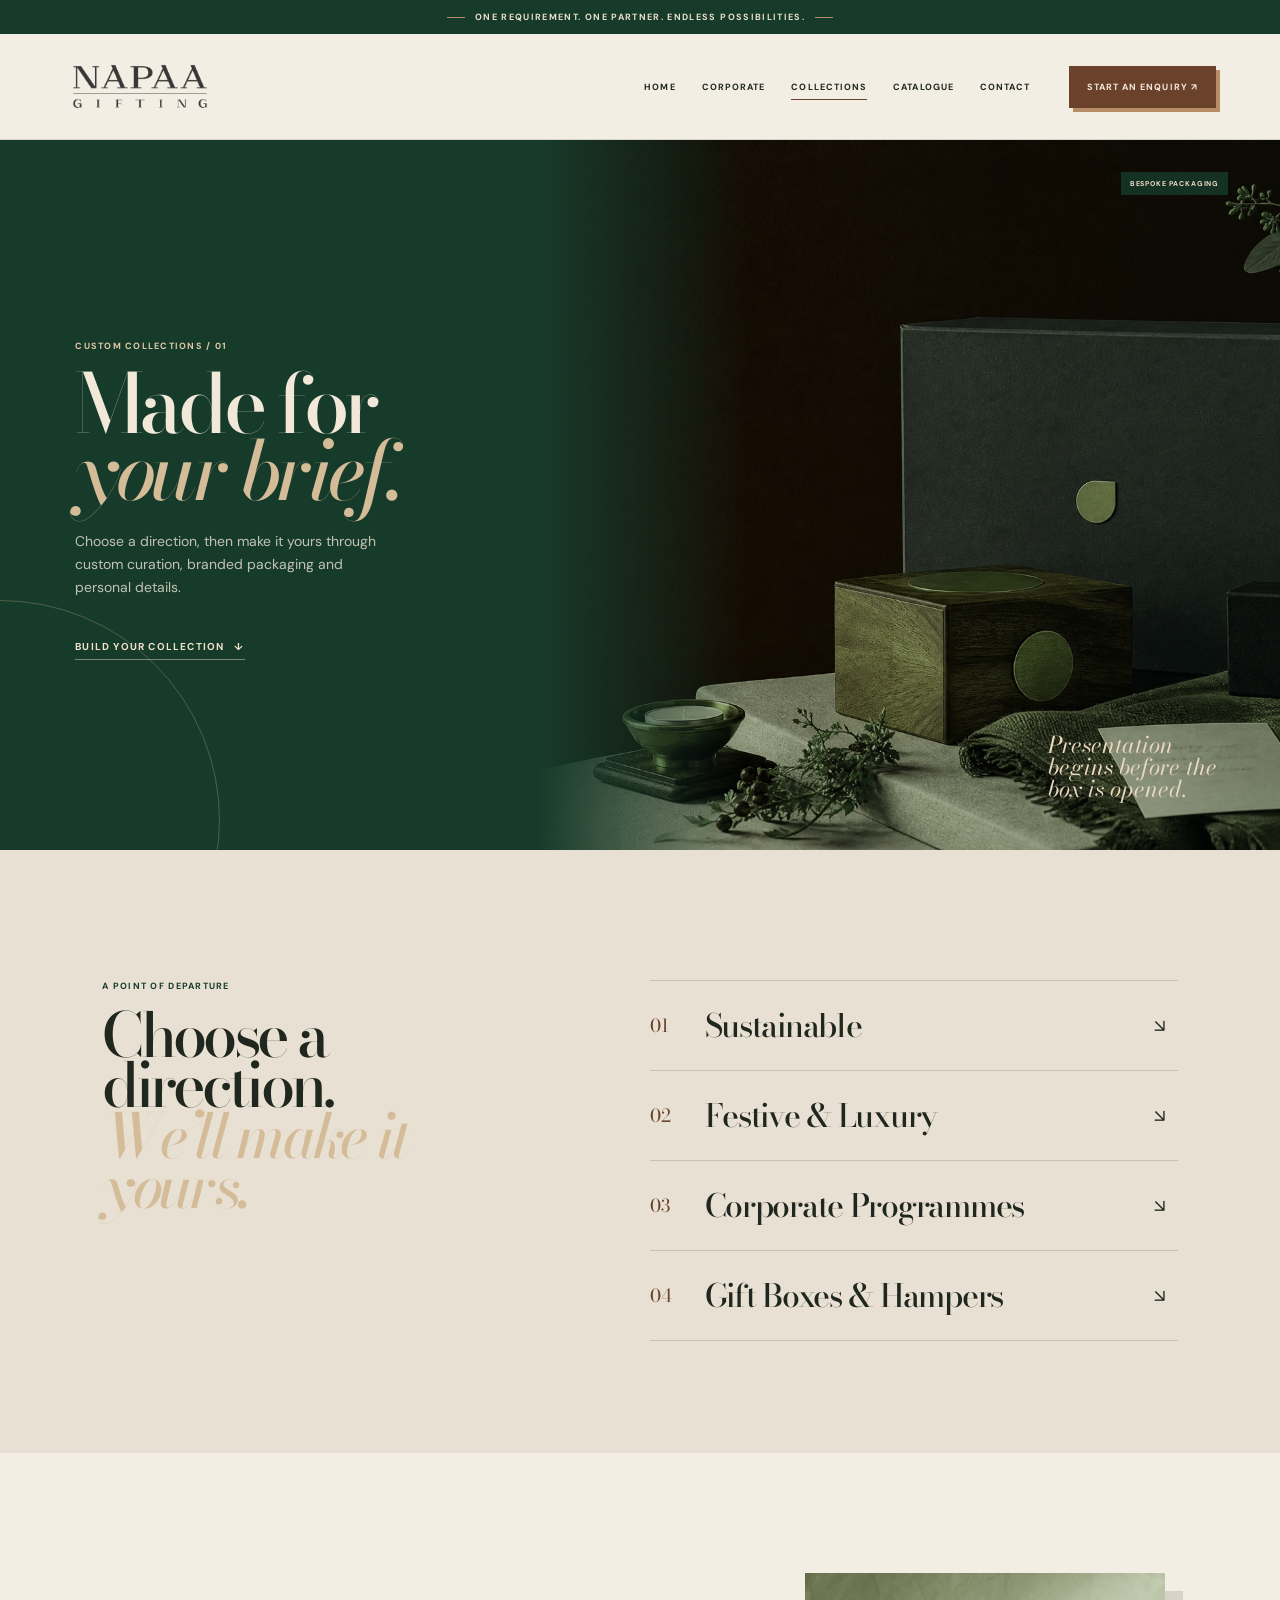
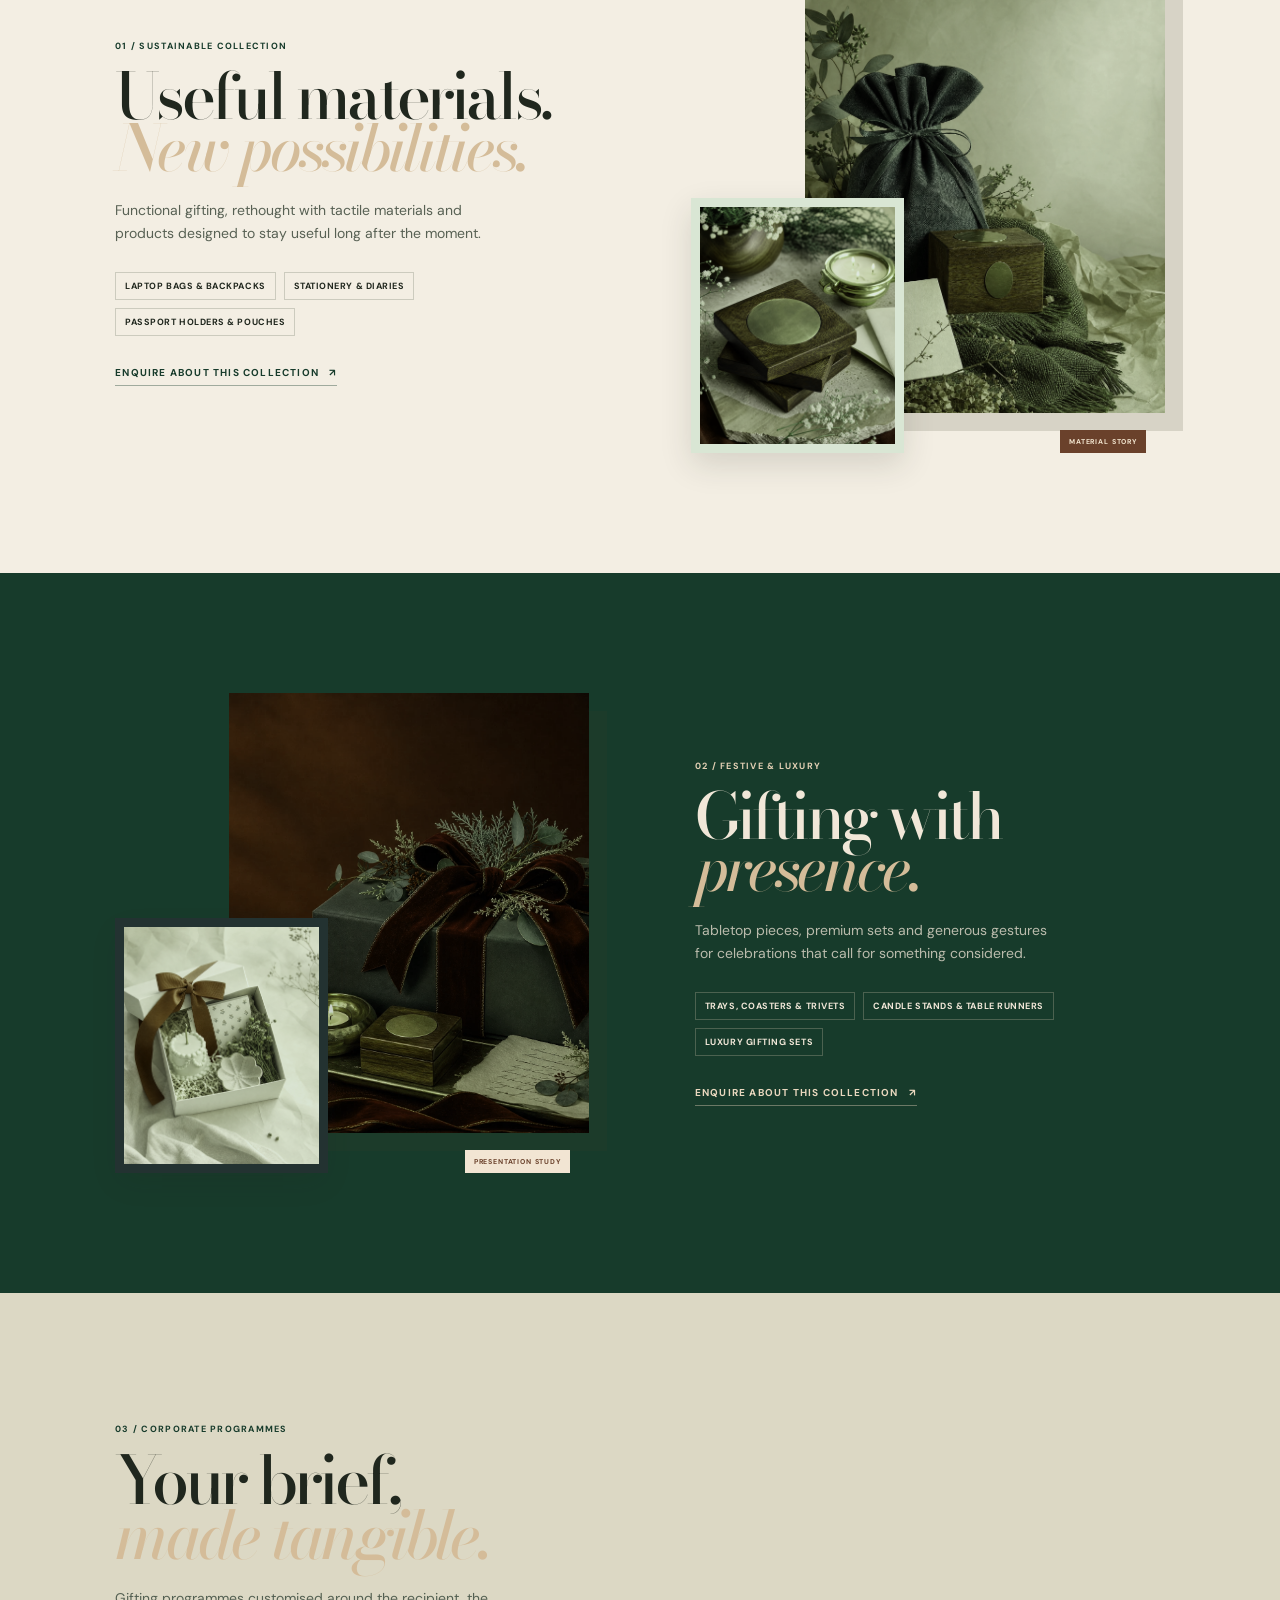
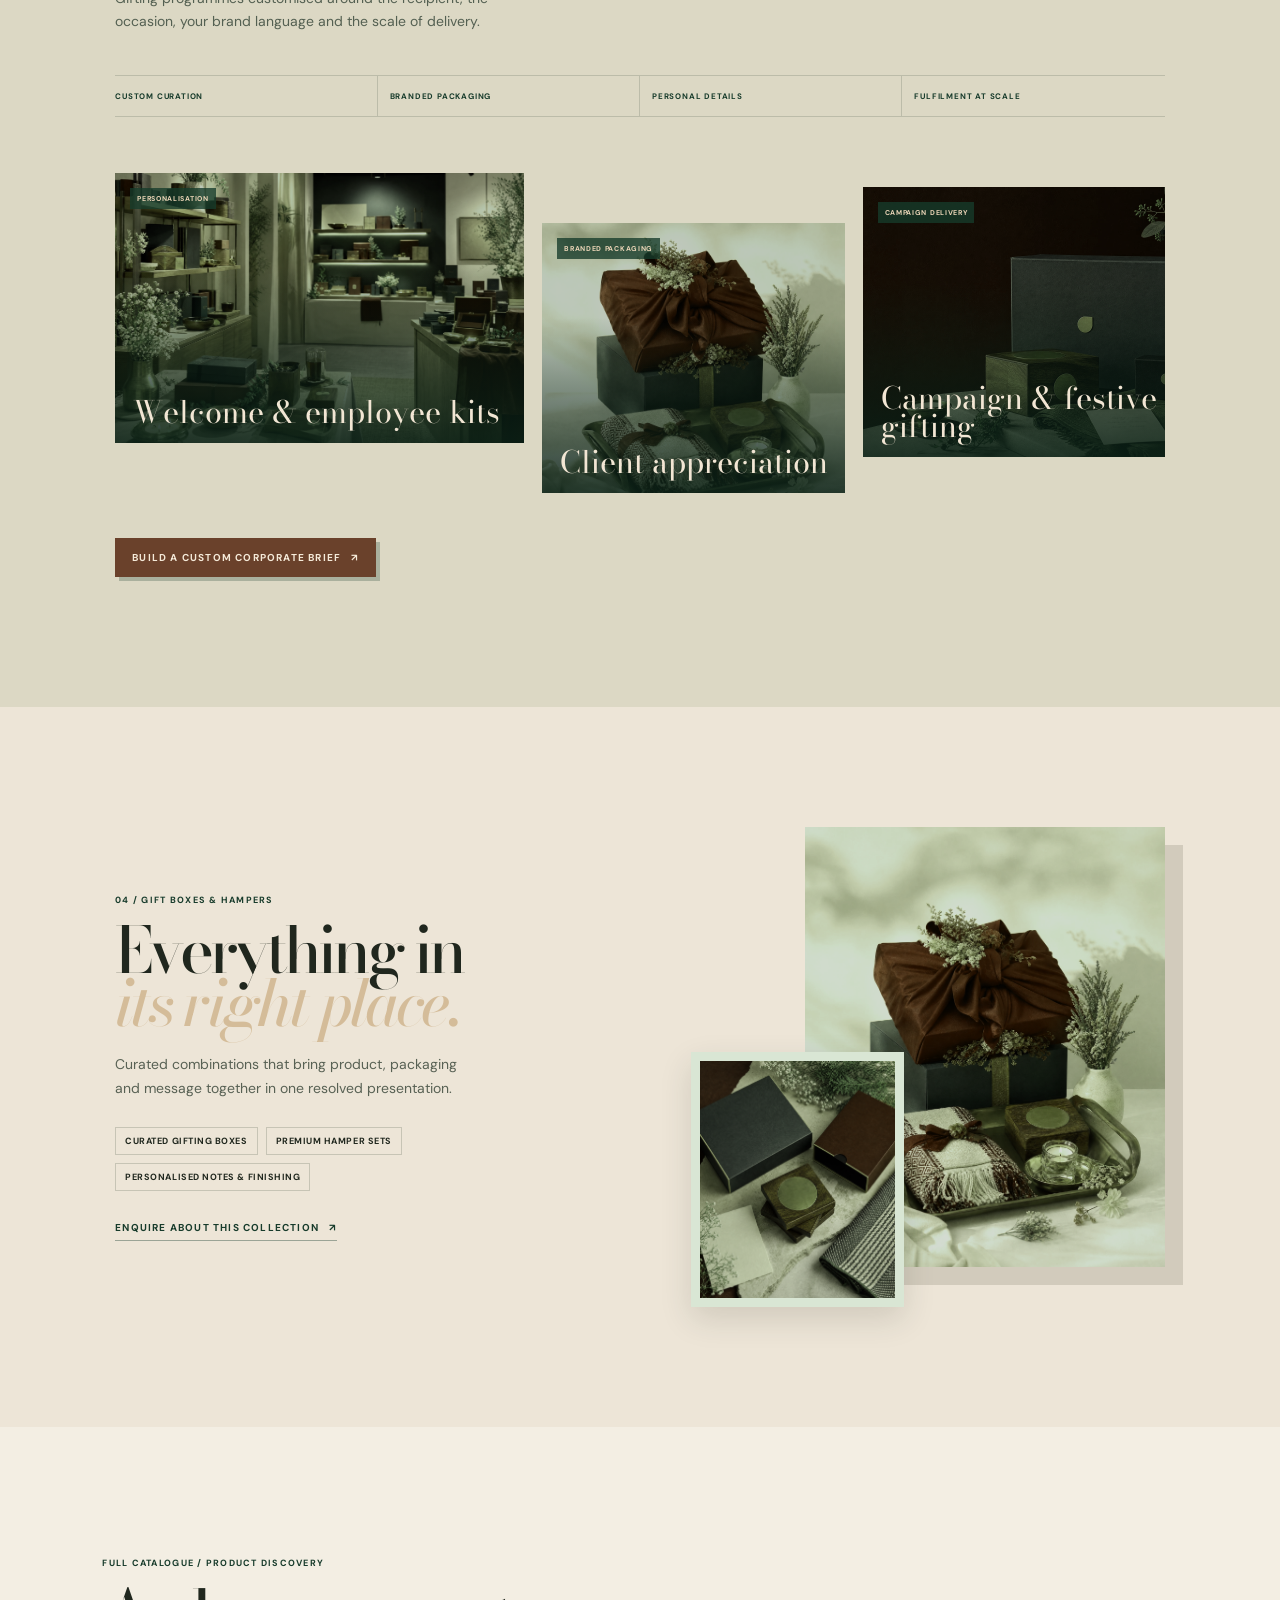
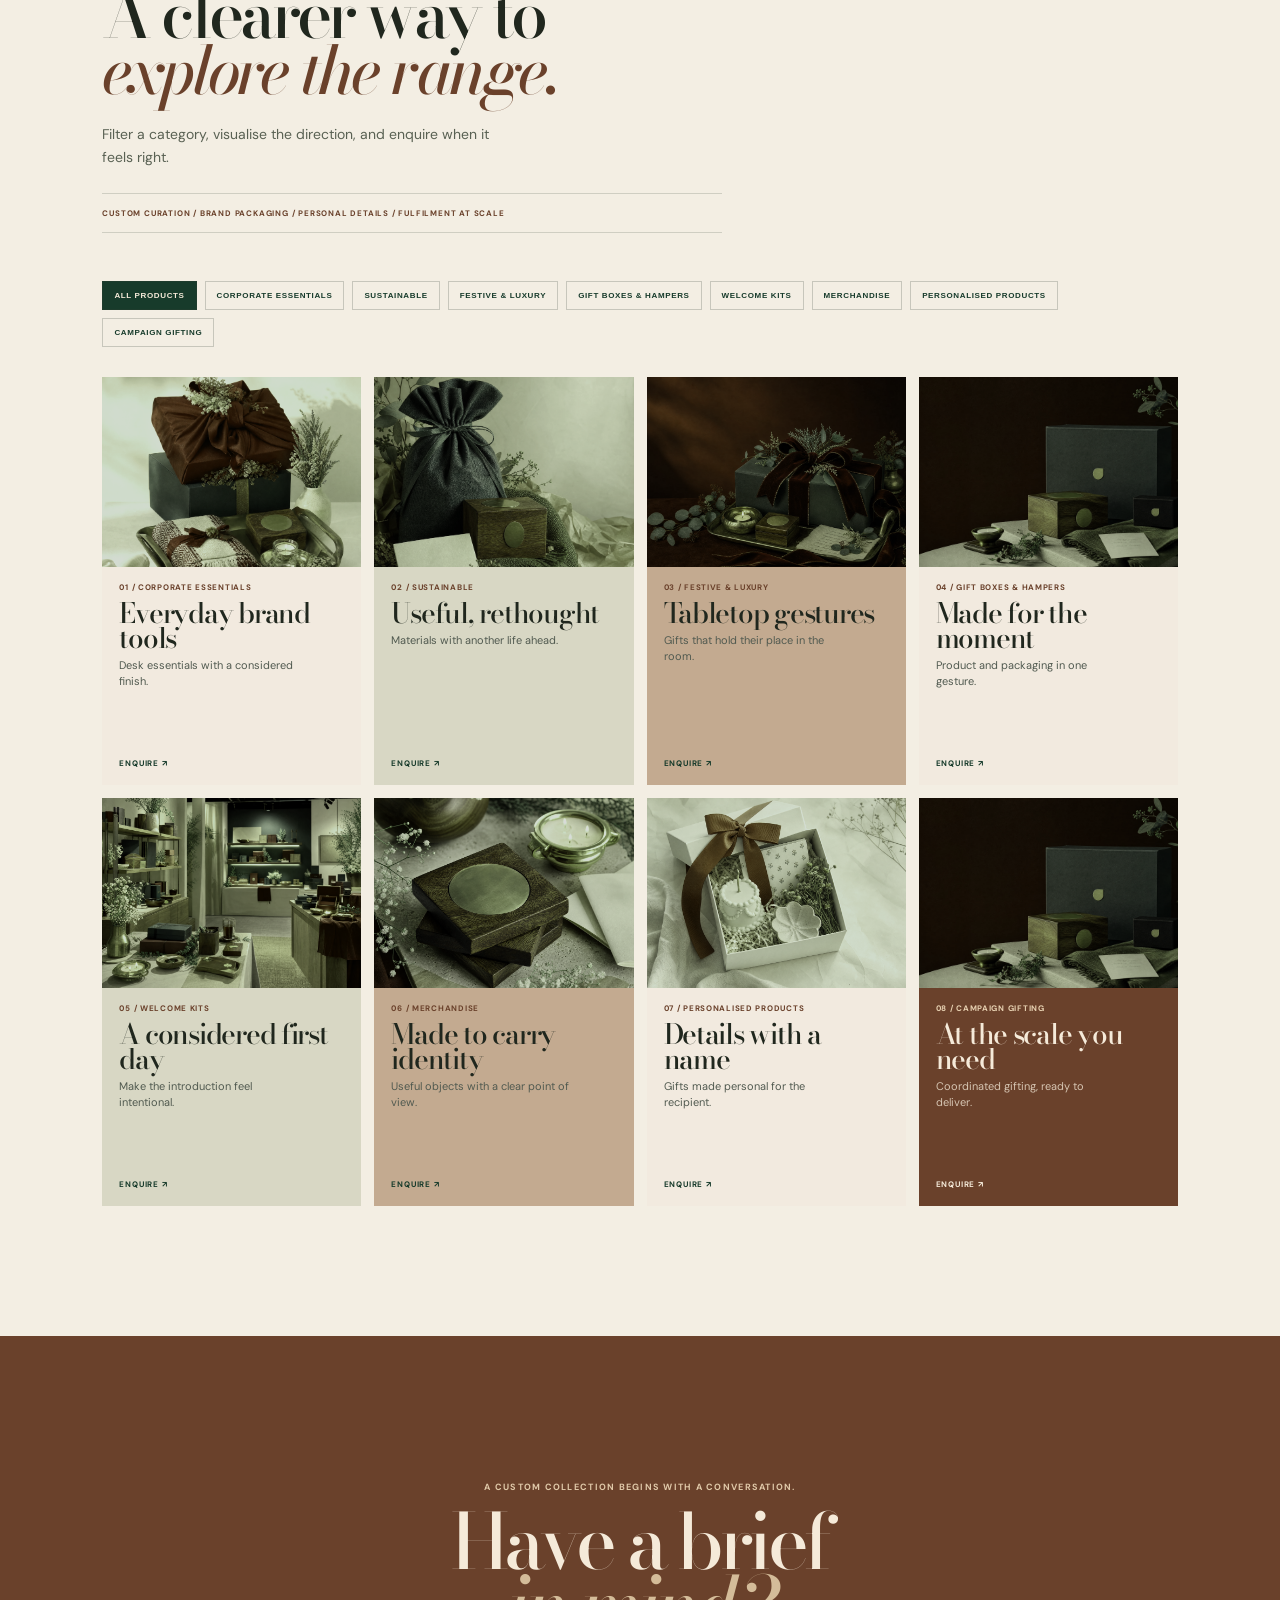
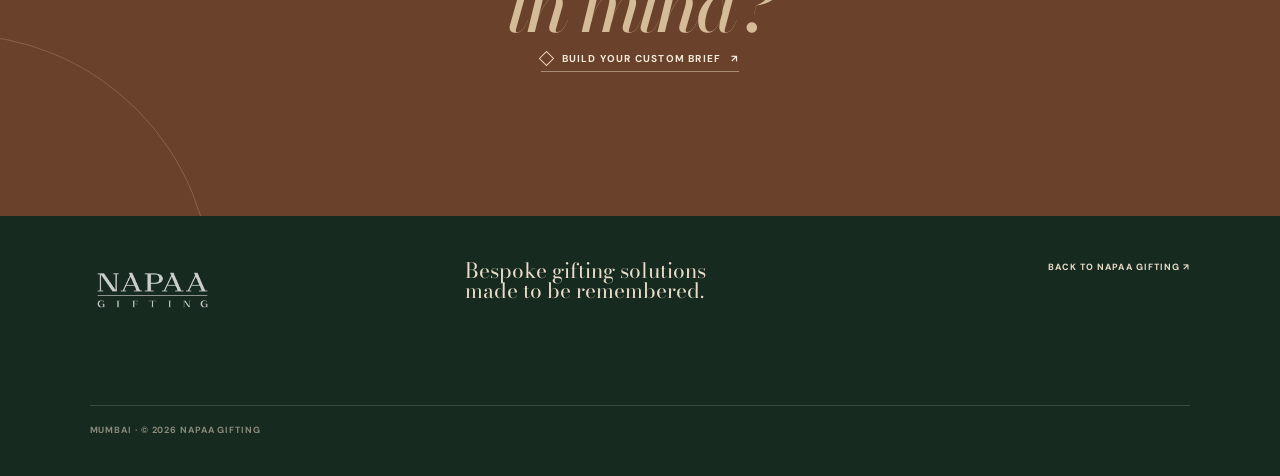
==== commit 9a4f6406: "Refactor code structure for improved readability and maintainability" ====
--- a/collections.html
+++ b/collections.html
@@ -2,65 +2,429 @@
 <html lang="en">
   <head>
     <meta charset="UTF-8" />
-    <meta name="viewport" content="width=device-width, initial-scale=1.0, maximum-scale=1" />
-    <meta name="description" content="Explore Napaa Gifting collections for sustainable gifting, festive luxury, corporate programmes and curated gift boxes." />
+    <meta
+      name="viewport"
+      content="width=device-width, initial-scale=1.0, maximum-scale=1"
+    />
+    <meta
+      name="description"
+      content="Explore Napaa Gifting collections for sustainable gifting, festive luxury, corporate programmes and curated gift boxes."
+    />
     <title>Collections — Napaa Gifting</title>
     <link rel="icon" type="image/png" href="assets/napaa-official-logo.png" />
     <link rel="preconnect" href="https://fonts.googleapis.com" />
     <link rel="preconnect" href="https://fonts.gstatic.com" crossorigin />
-    <link href="https://fonts.googleapis.com/css2?family=Bodoni+Moda:opsz,ital,wght@6..96,400;6..96,500;6..96,600;6..96,700;6..96,800;6..96,900;6..96,400&family=DM+Sans:opsz,wght@9..40,400;9..40,500;9..40,600;9..40,700&display=swap" rel="stylesheet" />
+    <link
+      href="https://fonts.googleapis.com/css2?family=Bodoni+Moda:opsz,ital,wght@6..96,400;6..96,500;6..96,600;6..96,700;6..96,800;6..96,900;6..96,400&family=DM+Sans:opsz,wght@9..40,400;9..40,500;9..40,600;9..40,700&display=swap"
+      rel="stylesheet"
+    />
     <link rel="stylesheet" href="css/collections.css" />
     <link rel="stylesheet" href="css/collections-authority.css" />
     <link rel="stylesheet" href="css/collections-catalogue.css" />
     <link rel="stylesheet" href="css/customisation-authority.css" />
   </head>
   <body>
-    <div class="collection-topline"><span></span> One requirement. One partner. Endless possibilities. <span></span></div>
+    <div class="collection-topline">
+      <span></span> One requirement. One partner. Endless possibilities.
+      <span></span>
+    </div>
     <header class="collection-header">
-      <a class="collection-brand" href="index.html" aria-label="Napaa Gifting home"><img src="assets/napaa-official-logo.png" alt="Napaa Gifting" /></a>
-      <nav class="collection-nav" aria-label="Primary navigation"><a href="index.html">Home</a><a href="index.html#corporate">Corporate</a><a href="collections.html" aria-current="page">Collections</a><a href="index.html#catalogue">Catalogue</a><a href="index.html#contact">Contact</a></nav>
-      <a class="collection-enquiry" href="mailto:napaagifting@gmail.com?subject=Napaa%20Gifting%20Collection%20Enquiry">Start an enquiry <span>↗</span></a>
-      <button class="collection-menu" type="button" aria-expanded="false" aria-controls="collection-mobile-menu"><span class="sr-only">Open navigation</span><i></i><i></i></button>
+      <a
+        class="collection-brand"
+        href="index.html"
+        aria-label="Napaa Gifting home"
+        ><img src="assets/logo.png" alt="Napaa Gifting"/>
+    </a>
+      <nav class="collection-nav" aria-label="Primary navigation">
+        <a href="index.html">Home</a><a href="index.html#corporate">Corporate</a
+        ><a href="collections.html" aria-current="page">Collections</a
+        ><a href="index.html#catalogue">Catalogue</a
+        ><a href="index.html#contact">Contact</a>
+      </nav>
+      <a
+        class="collection-enquiry"
+        href="mailto:napaagifting@gmail.com?subject=Napaa%20Gifting%20Collection%20Enquiry"
+        >Start an enquiry <span>↗</span></a
+      >
+      <button
+        class="collection-menu"
+        type="button"
+        aria-expanded="false"
+        aria-controls="collection-mobile-menu"
+      >
+        <span class="sr-only">Open navigation</span><i></i><i></i>
+      </button>
     </header>
-    <div class="collection-mobile-menu" id="collection-mobile-menu" aria-hidden="true"><a href="index.html">Home</a><a href="index.html#corporate">Corporate</a><a href="collections.html">Collections</a><a href="index.html#catalogue">Catalogue</a><a href="index.html#contact">Contact</a><a href="mailto:napaagifting@gmail.com?subject=Napaa%20Gifting%20Collection%20Enquiry">Start an enquiry ↗</a></div>
+    <div
+      class="collection-mobile-menu"
+      id="collection-mobile-menu"
+      aria-hidden="true"
+    >
+      <a href="index.html">Home</a><a href="index.html#corporate">Corporate</a
+      ><a href="collections.html">Collections</a
+      ><a href="index.html#catalogue">Catalogue</a
+      ><a href="index.html#contact">Contact</a
+      ><a
+        href="mailto:napaagifting@gmail.com?subject=Napaa%20Gifting%20Collection%20Enquiry"
+        >Start an enquiry ↗</a
+      >
+    </div>
 
     <main>
       <section class="collection-hero">
-        <div class="collection-hero__copy"><p class="eyebrow">Custom collections / 01</p><h1>Made for<br /><em>your brief.</em></h1><p>Choose a direction, then make it yours through custom curation, branded packaging and personal details.</p><a href="#collection-index">Build your collection <span>↓</span></a></div>
-        <figure class="collection-hero__image"><img src="assets/napaa-corporate-hero.jpg" alt="A premium Napaa gifting arrangement in deep green and warm brown" /><figcaption>Presentation begins before the box is opened.</figcaption></figure>
-        <div class="collection-hero__line" aria-hidden="true"></div><div class="napaa-signature napaa-signature--hero" aria-hidden="true"><svg viewBox="0 0 32 34" fill="none" xmlns="http://www.w3.org/2000/svg"><path d="M6 28V6L26 28V6" stroke="currentColor" stroke-width="4" stroke-linecap="round" stroke-linejoin="round"/><path d="M6 6H12" stroke="currentColor" stroke-width="4" stroke-linecap="round"/></svg><span>Napaa<br />Collections</span></div>
-      </section>
-
-      <section class="collection-index" id="collection-index" aria-labelledby="collection-index-title">
-        <div class="collection-index__intro"><p class="eyebrow eyebrow--green">A point of departure</p><h2 id="collection-index-title">Choose a direction.<br /><em>We’ll make it yours.</em></h2><div class="napaa-signature napaa-signature--index" aria-hidden="true"><svg viewBox="0 0 32 34" fill="none" xmlns="http://www.w3.org/2000/svg"><path d="M6 28V6L26 28V6" stroke="currentColor" stroke-width="4" stroke-linecap="round" stroke-linejoin="round"/><path d="M6 6H12" stroke="currentColor" stroke-width="4" stroke-linecap="round"/></svg><span>Custom<br />collection index</span></div></div>
-        <div class="collection-index__rail"><a href="#sustainable"><span>01</span><b>Sustainable</b><i>↘</i></a><a href="#festive"><span>02</span><b>Festive & Luxury</b><i>↘</i></a><a href="#corporate"><span>03</span><b>Corporate Programmes</b><i>↘</i></a><a href="#hampers"><span>04</span><b>Gift Boxes & Hampers</b><i>↘</i></a></div>
-      </section>
-
-      <section class="collection-spread collection-spread--sustainable" id="sustainable">
-        <div class="collection-spread__copy"><p class="eyebrow eyebrow--green">01 / Sustainable Collection</p><h2>Useful materials.<br /><em>New possibilities.</em></h2><p>Functional gifting, rethought with tactile materials and products designed to stay useful long after the moment.</p><ul><li>Laptop bags & backpacks</li><li>Stationery & diaries</li><li>Passport holders & pouches</li></ul><a href="mailto:napaagifting@gmail.com?subject=Sustainable%20Collection%20Enquiry">Enquire about this collection <span>↗</span></a></div>
-        <div class="collection-spread__images"><img class="image-main" src="assets/napaa-sustainable-collection.jpg" alt="Sustainable Napaa Gifting collection" /><img class="image-detail" src="assets/napaa-product-detail.jpg" alt="A crafted product detail" /></div>
-      </section>
-
-      <section class="collection-spread collection-spread--festive" id="festive">
-        <div class="collection-spread__images"><img class="image-main" src="assets/napaa-festive-luxury.jpg" alt="Festive and luxury Napaa Gifting collection" /><img class="image-detail" src="assets/napaa-occasion-birthday.jpg" alt="A premium milestone gifting detail" /></div>
-        <div class="collection-spread__copy"><p class="eyebrow eyebrow--light">02 / Festive & Luxury</p><h2>Gifting with<br /><em>presence.</em></h2><p>Tabletop pieces, premium sets and generous gestures for celebrations that call for something considered.</p><ul><li>Trays, coasters & trivets</li><li>Candle stands & table runners</li><li>Luxury gifting sets</li></ul><a href="mailto:napaagifting@gmail.com?subject=Festive%20and%20Luxury%20Collection%20Enquiry">Enquire about this collection <span>↗</span></a></div>
-      </section>
-
-      <section class="collection-editorial" id="corporate" aria-labelledby="corporate-collection-title">
-        <div class="collection-editorial__heading"><p class="eyebrow eyebrow--green">03 / Corporate Programmes</p><h2 id="corporate-collection-title">Your brief,<br /><em>made tangible.</em></h2><p>Gifting programmes customised around the recipient, the occasion, your brand language and the scale of delivery.</p></div><div class="collection-editorial__ledger" aria-label="Corporate gifting delivery capabilities"><span>Custom curation</span><span>Branded packaging</span><span>Personal details</span><span>Fulfilment at scale</span></div>
-        <div class="collection-editorial__grid"><article><img src="assets/napaa-corporate-display.jpg" alt="Corporate welcome gifting display" /><span>Welcome & employee kits</span></article><article><img src="assets/napaa-corporate-hamper.jpg" alt="Corporate client appreciation hamper" /><span>Client appreciation</span></article><article><img src="assets/napaa-corporate-hero.jpg" alt="Corporate festive gifting collection" /><span>Campaign & festive gifting</span></article></div>
-        <a class="collection-editorial__cta" href="mailto:napaagifting@gmail.com?subject=Napaa%20Custom%20Corporate%20Brief">Build a custom corporate brief <span>↗</span></a>
-      </section>
-
-      <section class="collection-spread collection-spread--hampers" id="hampers">
-        <div class="collection-spread__copy"><p class="eyebrow eyebrow--green">04 / Gift Boxes & Hampers</p><h2>Everything in<br /><em>its right place.</em></h2><p>Curated combinations that bring product, packaging and message together in one resolved presentation.</p><ul><li>Curated gifting boxes</li><li>Premium hamper sets</li><li>Personalised notes & finishing</li></ul><a href="mailto:napaagifting@gmail.com?subject=Gift%20Boxes%20and%20Hampers%20Enquiry">Enquire about this collection <span>↗</span></a></div>
-        <div class="collection-spread__images"><img class="image-main" src="assets/napaa-corporate-hamper.jpg" alt="Curated gift box and hamper collection" /><img class="image-detail" src="assets/napaa-portfolio-objects.jpg" alt="Napaa gifting objects and packaging" /></div>
-      </section>
-
-      <section class="collections-catalogue" id="catalogue" aria-labelledby="collections-catalogue-title"><div class="collections-catalogue__header"><p class="eyebrow eyebrow--green">Full catalogue / Product discovery</p><h2 id="collections-catalogue-title">A clearer way to<br /><em>explore the range.</em></h2><p>Filter a category, visualise the direction, and enquire when it feels right.</p></div><div class="collections-catalogue__filters" role="group" aria-label="Catalogue categories"><button type="button" class="is-active" data-collection-filter="all">All products</button><button type="button" data-collection-filter="corporate">Corporate essentials</button><button type="button" data-collection-filter="sustainable">Sustainable</button><button type="button" data-collection-filter="festive">Festive & luxury</button><button type="button" data-collection-filter="hampers">Gift boxes & hampers</button><button type="button" data-collection-filter="welcome">Welcome kits</button><button type="button" data-collection-filter="merchandise">Merchandise</button><button type="button" data-collection-filter="personalised">Personalised products</button><button type="button" data-collection-filter="campaign">Campaign gifting</button></div><div class="collections-catalogue__grid"><article data-catalogue-card data-category="corporate"><img src="assets/napaa-corporate-hamper.jpg" alt="Corporate gifting essentials arranged in a premium hamper" /><span>01 / Corporate essentials</span><h3>Everyday brand tools</h3><p>Desk essentials with a considered finish.</p><a href="mailto:napaagifting@gmail.com?subject=Corporate%20Essentials%20Enquiry">Enquire ↗</a></article><article data-catalogue-card data-category="sustainable"><img src="assets/napaa-sustainable-collection.jpg" alt="Sustainable gifting products" /><span>02 / Sustainable</span><h3>Useful, rethought</h3><p>Materials with another life ahead.</p><a href="mailto:napaagifting@gmail.com?subject=Sustainable%20Collection%20Enquiry">Enquire ↗</a></article><article data-catalogue-card data-category="festive"><img src="assets/napaa-festive-luxury.jpg" alt="Festive and luxury tabletop gifting products" /><span>03 / Festive & luxury</span><h3>Tabletop gestures</h3><p>Gifts that hold their place in the room.</p><a href="mailto:napaagifting@gmail.com?subject=Festive%20and%20Luxury%20Collection%20Enquiry">Enquire ↗</a></article><article data-catalogue-card data-category="hampers"><img src="assets/napaa-corporate-hero.jpg" alt="Curated gift boxes and hampers" /><span>04 / Gift boxes & hampers</span><h3>Made for the moment</h3><p>Product and packaging in one gesture.</p><a href="mailto:napaagifting@gmail.com?subject=Gift%20Boxes%20and%20Hampers%20Enquiry">Enquire ↗</a></article><article data-catalogue-card data-category="welcome corporate"><img src="assets/napaa-corporate-display.jpg" alt="A premium welcome-kit presentation" /><span>05 / Welcome kits</span><h3>A considered first day</h3><p>Make the introduction feel intentional.</p><a href="mailto:napaagifting@gmail.com?subject=Welcome%20Kits%20Enquiry">Enquire ↗</a></article><article data-catalogue-card data-category="merchandise corporate"><img src="assets/napaa-product-detail.jpg" alt="A branded gift object with considered finishing" /><span>06 / Merchandise</span><h3>Made to carry identity</h3><p>Useful objects with a clear point of view.</p><a href="mailto:napaagifting@gmail.com?subject=Merchandise%20Enquiry">Enquire ↗</a></article><article data-catalogue-card data-category="personalised"><img src="assets/napaa-occasion-birthday.jpg" alt="A personalised milestone gift" /><span>07 / Personalised products</span><h3>Details with a name</h3><p>Gifts made personal for the recipient.</p><a href="mailto:napaagifting@gmail.com?subject=Personalised%20Products%20Enquiry">Enquire ↗</a></article><article data-catalogue-card data-category="campaign corporate hampers"><img src="assets/napaa-corporate-hero.jpg" alt="A coordinated corporate gifting collection" /><span>08 / Campaign gifting</span><h3>At the scale you need</h3><p>Coordinated gifting, ready to deliver.</p><a href="mailto:napaagifting@gmail.com?subject=Campaign%20Gifting%20Enquiry">Enquire ↗</a></article></div></section>
-      <section class="collection-closing"><div class="napaa-signature napaa-signature--closing" aria-hidden="true"><svg viewBox="0 0 32 34" fill="none" xmlns="http://www.w3.org/2000/svg"><path d="M6 28V6L26 28V6" stroke="currentColor" stroke-width="4" stroke-linecap="round" stroke-linejoin="round"/><path d="M6 6H12" stroke="currentColor" stroke-width="4" stroke-linecap="round"/></svg></div><p class="eyebrow">A custom collection begins with a conversation.</p><h2>Have a brief<br /><em>in mind?</em></h2><a href="mailto:napaagifting@gmail.com?subject=Napaa%20Custom%20Gifting%20Brief">Build your custom brief <span>↗</span></a></section>
+        <div class="collection-hero__copy">
+          <p class="eyebrow">Custom collections / 01</p>
+          <h1>Made for<br /><em>your brief.</em></h1>
+          <p>
+            Choose a direction, then make it yours through custom curation,
+            branded packaging and personal details.
+          </p>
+          <a href="#collection-index">Build your collection <span>↓</span></a>
+        </div>
+        <figure class="collection-hero__image">
+          <img
+            src="assets/napaa-corporate-hero.jpg"
+            alt="A premium Napaa gifting arrangement in deep green and warm brown"
+          />
+          <figcaption>Presentation begins before the box is opened.</figcaption>
+        </figure>
+        <div class="collection-hero__line" aria-hidden="true"></div>
+      </section>
+
+      <section
+        class="collection-index"
+        id="collection-index"
+        aria-labelledby="collection-index-title"
+      >
+        <div class="collection-index__intro">
+          <p class="eyebrow eyebrow--green">A point of departure</p>
+          <h2 id="collection-index-title">
+            Choose a direction.<br /><em>We’ll make it yours.</em>
+          </h2>
+        </div>
+        <div class="collection-index__rail">
+          <a href="#sustainable"><span>01</span><b>Sustainable</b><i>↘</i></a
+          ><a href="#festive"><span>02</span><b>Festive & Luxury</b><i>↘</i></a
+          ><a href="#corporate"
+            ><span>03</span><b>Corporate Programmes</b><i>↘</i></a
+          ><a href="#hampers"
+            ><span>04</span><b>Gift Boxes & Hampers</b><i>↘</i></a
+          >
+        </div>
+      </section>
+
+      <section
+        class="collection-spread collection-spread--sustainable"
+        id="sustainable"
+      >
+        <div class="collection-spread__copy">
+          <p class="eyebrow eyebrow--green">01 / Sustainable Collection</p>
+          <h2>Useful materials.<br /><em>New possibilities.</em></h2>
+          <p>
+            Functional gifting, rethought with tactile materials and products
+            designed to stay useful long after the moment.
+          </p>
+          <ul>
+            <li>Laptop bags & backpacks</li>
+            <li>Stationery & diaries</li>
+            <li>Passport holders & pouches</li>
+          </ul>
+          <a
+            href="mailto:napaagifting@gmail.com?subject=Sustainable%20Collection%20Enquiry"
+            >Enquire about this collection <span>↗</span></a
+          >
+        </div>
+        <div class="collection-spread__images">
+          <img
+            class="image-main"
+            src="assets/napaa-sustainable-collection.jpg"
+            alt="Sustainable Napaa Gifting collection"
+          /><img
+            class="image-detail"
+            src="assets/napaa-product-detail.jpg"
+            alt="A crafted product detail"
+          />
+        </div>
+      </section>
+
+      <section
+        class="collection-spread collection-spread--festive"
+        id="festive"
+      >
+        <div class="collection-spread__images">
+          <img
+            class="image-main"
+            src="assets/napaa-festive-luxury.jpg"
+            alt="Festive and luxury Napaa Gifting collection"
+          /><img
+            class="image-detail"
+            src="assets/napaa-occasion-birthday.jpg"
+            alt="A premium milestone gifting detail"
+          />
+        </div>
+        <div class="collection-spread__copy">
+          <p class="eyebrow eyebrow--light">02 / Festive & Luxury</p>
+          <h2>Gifting with<br /><em>presence.</em></h2>
+          <p>
+            Tabletop pieces, premium sets and generous gestures for celebrations
+            that call for something considered.
+          </p>
+          <ul>
+            <li>Trays, coasters & trivets</li>
+            <li>Candle stands & table runners</li>
+            <li>Luxury gifting sets</li>
+          </ul>
+          <a
+            href="mailto:napaagifting@gmail.com?subject=Festive%20and%20Luxury%20Collection%20Enquiry"
+            >Enquire about this collection <span>↗</span></a
+          >
+        </div>
+      </section>
+
+      <section
+        class="collection-editorial"
+        id="corporate"
+        aria-labelledby="corporate-collection-title"
+      >
+        <div class="collection-editorial__heading">
+          <p class="eyebrow eyebrow--green">03 / Corporate Programmes</p>
+          <h2 id="corporate-collection-title">
+            Your brief,<br /><em>made tangible.</em>
+          </h2>
+          <p>
+            Gifting programmes customised around the recipient, the occasion,
+            your brand language and the scale of delivery.
+          </p>
+        </div>
+        <div
+          class="collection-editorial__ledger"
+          aria-label="Corporate gifting delivery capabilities"
+        >
+          <span>Custom curation</span><span>Branded packaging</span
+          ><span>Personal details</span><span>Fulfilment at scale</span>
+        </div>
+        <div class="collection-editorial__grid">
+          <article>
+            <img
+              src="assets/napaa-corporate-display.jpg"
+              alt="Corporate welcome gifting display"
+            /><span>Welcome & employee kits</span>
+          </article>
+          <article>
+            <img
+              src="assets/napaa-corporate-hamper.jpg"
+              alt="Corporate client appreciation hamper"
+            /><span>Client appreciation</span>
+          </article>
+          <article>
+            <img
+              src="assets/napaa-corporate-hero.jpg"
+              alt="Corporate festive gifting collection"
+            /><span>Campaign & festive gifting</span>
+          </article>
+        </div>
+        <a
+          class="collection-editorial__cta"
+          href="mailto:napaagifting@gmail.com?subject=Napaa%20Custom%20Corporate%20Brief"
+          >Build a custom corporate brief <span>↗</span></a
+        >
+      </section>
+
+      <section
+        class="collection-spread collection-spread--hampers"
+        id="hampers"
+      >
+        <div class="collection-spread__copy">
+          <p class="eyebrow eyebrow--green">04 / Gift Boxes & Hampers</p>
+          <h2>Everything in<br /><em>its right place.</em></h2>
+          <p>
+            Curated combinations that bring product, packaging and message
+            together in one resolved presentation.
+          </p>
+          <ul>
+            <li>Curated gifting boxes</li>
+            <li>Premium hamper sets</li>
+            <li>Personalised notes & finishing</li>
+          </ul>
+          <a
+            href="mailto:napaagifting@gmail.com?subject=Gift%20Boxes%20and%20Hampers%20Enquiry"
+            >Enquire about this collection <span>↗</span></a
+          >
+        </div>
+        <div class="collection-spread__images">
+          <img
+            class="image-main"
+            src="assets/napaa-corporate-hamper.jpg"
+            alt="Curated gift box and hamper collection"
+          /><img
+            class="image-detail"
+            src="assets/napaa-portfolio-objects.jpg"
+            alt="Napaa gifting objects and packaging"
+          />
+        </div>
+      </section>
+
+      <section
+        class="collections-catalogue"
+        id="catalogue"
+        aria-labelledby="collections-catalogue-title"
+      >
+        <div class="collections-catalogue__header">
+          <p class="eyebrow eyebrow--green">
+            Full catalogue / Product discovery
+          </p>
+          <h2 id="collections-catalogue-title">
+            A clearer way to<br /><em>explore the range.</em>
+          </h2>
+          <p>
+            Filter a category, visualise the direction, and enquire when it
+            feels right.
+          </p>
+        </div>
+        <div
+          class="collections-catalogue__filters"
+          role="group"
+          aria-label="Catalogue categories"
+        >
+          <button type="button" class="is-active" data-collection-filter="all">
+            All products</button
+          ><button type="button" data-collection-filter="corporate">
+            Corporate essentials</button
+          ><button type="button" data-collection-filter="sustainable">
+            Sustainable</button
+          ><button type="button" data-collection-filter="festive">
+            Festive & luxury</button
+          ><button type="button" data-collection-filter="hampers">
+            Gift boxes & hampers</button
+          ><button type="button" data-collection-filter="welcome">
+            Welcome kits</button
+          ><button type="button" data-collection-filter="merchandise">
+            Merchandise</button
+          ><button type="button" data-collection-filter="personalised">
+            Personalised products</button
+          ><button type="button" data-collection-filter="campaign">
+            Campaign gifting
+          </button>
+        </div>
+        <div class="collections-catalogue__grid">
+          <article data-catalogue-card data-category="corporate">
+            <img
+              src="assets/napaa-corporate-hamper.jpg"
+              alt="Corporate gifting essentials arranged in a premium hamper"
+            /><span>01 / Corporate essentials</span>
+            <h3>Everyday brand tools</h3>
+            <p>Desk essentials with a considered finish.</p>
+            <a
+              href="mailto:napaagifting@gmail.com?subject=Corporate%20Essentials%20Enquiry"
+              >Enquire ↗</a
+            >
+          </article>
+          <article data-catalogue-card data-category="sustainable">
+            <img
+              src="assets/napaa-sustainable-collection.jpg"
+              alt="Sustainable gifting products"
+            /><span>02 / Sustainable</span>
+            <h3>Useful, rethought</h3>
+            <p>Materials with another life ahead.</p>
+            <a
+              href="mailto:napaagifting@gmail.com?subject=Sustainable%20Collection%20Enquiry"
+              >Enquire ↗</a
+            >
+          </article>
+          <article data-catalogue-card data-category="festive">
+            <img
+              src="assets/napaa-festive-luxury.jpg"
+              alt="Festive and luxury tabletop gifting products"
+            /><span>03 / Festive & luxury</span>
+            <h3>Tabletop gestures</h3>
+            <p>Gifts that hold their place in the room.</p>
+            <a
+              href="mailto:napaagifting@gmail.com?subject=Festive%20and%20Luxury%20Collection%20Enquiry"
+              >Enquire ↗</a
+            >
+          </article>
+          <article data-catalogue-card data-category="hampers">
+            <img
+              src="assets/napaa-corporate-hero.jpg"
+              alt="Curated gift boxes and hampers"
+            /><span>04 / Gift boxes & hampers</span>
+            <h3>Made for the moment</h3>
+            <p>Product and packaging in one gesture.</p>
+            <a
+              href="mailto:napaagifting@gmail.com?subject=Gift%20Boxes%20and%20Hampers%20Enquiry"
+              >Enquire ↗</a
+            >
+          </article>
+          <article data-catalogue-card data-category="welcome corporate">
+            <img
+              src="assets/napaa-corporate-display.jpg"
+              alt="A premium welcome-kit presentation"
+            /><span>05 / Welcome kits</span>
+            <h3>A considered first day</h3>
+            <p>Make the introduction feel intentional.</p>
+            <a
+              href="mailto:napaagifting@gmail.com?subject=Welcome%20Kits%20Enquiry"
+              >Enquire ↗</a
+            >
+          </article>
+          <article data-catalogue-card data-category="merchandise corporate">
+            <img
+              src="assets/napaa-product-detail.jpg"
+              alt="A branded gift object with considered finishing"
+            /><span>06 / Merchandise</span>
+            <h3>Made to carry identity</h3>
+            <p>Useful objects with a clear point of view.</p>
+            <a
+              href="mailto:napaagifting@gmail.com?subject=Merchandise%20Enquiry"
+              >Enquire ↗</a
+            >
+          </article>
+          <article data-catalogue-card data-category="personalised">
+            <img
+              src="assets/napaa-occasion-birthday.jpg"
+              alt="A personalised milestone gift"
+            /><span>07 / Personalised products</span>
+            <h3>Details with a name</h3>
+            <p>Gifts made personal for the recipient.</p>
+            <a
+              href="mailto:napaagifting@gmail.com?subject=Personalised%20Products%20Enquiry"
+              >Enquire ↗</a
+            >
+          </article>
+          <article
+            data-catalogue-card
+            data-category="campaign corporate hampers"
+          >
+            <img
+              src="assets/napaa-corporate-hero.jpg"
+              alt="A coordinated corporate gifting collection"
+            /><span>08 / Campaign gifting</span>
+            <h3>At the scale you need</h3>
+            <p>Coordinated gifting, ready to deliver.</p>
+            <a
+              href="mailto:napaagifting@gmail.com?subject=Campaign%20Gifting%20Enquiry"
+              >Enquire ↗</a
+            >
+          </article>
+        </div>
+      </section>
+      <section class="collection-closing">
+        <p class="eyebrow">A custom collection begins with a conversation.</p>
+        <h2>Have a brief<br /><em>in mind?</em></h2>
+        <a
+          href="mailto:napaagifting@gmail.com?subject=Napaa%20Custom%20Gifting%20Brief"
+          >Build your custom brief <span>↗</span></a
+        >
+      </section>
     </main>
-    <footer class="collection-footer"><div class="collection-footer__brand"><span class="footer-n" aria-hidden="true"><svg viewBox="0 0 32 34" fill="none" xmlns="http://www.w3.org/2000/svg"><path d="M6 28V6L26 28V6" stroke="currentColor" stroke-width="4" stroke-linecap="round" stroke-linejoin="round"/><path d="M6 6H12" stroke="currentColor" stroke-width="4" stroke-linecap="round"/></svg></span><img src="assets/napaa-official-logo.png" alt="Napaa Gifting" /></div><p>Bespoke gifting solutions<br />made to be remembered.</p><a href="index.html">Back to Napaa Gifting ↗</a><small>Mumbai · © <span id="year"></span> Napaa Gifting</small></footer>
+    <footer class="collection-footer">
+      <div class="collection-footer__brand">
+        <img src="assets/logo.png" alt="Napaa Gifting" />
+      </div>
+      <p>Bespoke gifting solutions<br />made to be remembered.</p>
+      <a href="index.html">Back to Napaa Gifting ↗</a
+      ><small>Mumbai · © <span id="year"></span> Napaa Gifting</small>
+    </footer>
     <script src="js/collections.js"></script>
   </body>
 </html>
--- a/css/collections.css
+++ b/css/collections.css
@@ -1,2 +1,761 @@
 /* Collections page: bottle-green and brown editorial catalogue page that extends Napaa's existing premium corporate gifting system. */
-:root{--bottle:#173b2b;--bottle-deep:#102b20;--bottle-soft:#31503e;--walnut:#6a412b;--tan:#b78d67;--parchment:#f3eee3;--paper:#e8e0d2;--ink:#20271e;--line:rgba(45,61,48,.18);--ease-out:cubic-bezier(.23,1,.32,1);--ease-in-out:cubic-bezier(.77,0,.175,1)}*{box-sizing:border-box}html{scroll-behavior:smooth}body{margin:0;background:var(--parchment);color:var(--ink);font-family:"DM Sans",sans-serif}a{color:inherit;text-decoration:none}.sr-only{position:absolute;width:1px;height:1px;overflow:hidden;clip:rect(0,0,0,0);white-space:nowrap}.collection-topline{height:34px;display:flex;align-items:center;justify-content:center;gap:10px;background:var(--bottle);color:#eadfcb;font-size:9px;font-weight:700;letter-spacing:.15em;text-transform:uppercase}.collection-topline span{width:18px;height:1px;background:var(--tan)}.collection-header{height:98px;padding:0 5vw;display:flex;align-items:center;gap:38px;background:rgba(243,238,227,.96);border-bottom:1px solid rgba(59,67,52,.15);position:sticky;z-index:10;top:0;backdrop-filter:blur(14px)}.collection-brand img{display:block;width:152px;height:64px;object-fit:contain;mix-blend-mode:multiply}.collection-nav{display:flex;gap:26px;margin-left:auto}.collection-nav a{position:relative;font-size:9px;font-weight:700;letter-spacing:.12em;text-transform:uppercase}.collection-nav a:after{content:"";position:absolute;right:0;bottom:-7px;left:0;height:1px;background:var(--walnut);transform:scaleX(0);transform-origin:right;transition:transform 200ms var(--ease-out)}.collection-nav a:hover:after,.collection-nav a[aria-current="page"]:after{transform:scaleX(1);transform-origin:left}.collection-enquiry{padding:15px 18px;background:var(--bottle);color:#f4eadc;box-shadow:4px 4px 0 var(--tan);font-size:9px;font-weight:700;letter-spacing:.12em;text-transform:uppercase;transition:transform 160ms var(--ease-out),box-shadow 160ms var(--ease-out)}.collection-enquiry:hover{transform:translate(2px,2px);box-shadow:2px 2px 0 var(--tan)}.collection-menu,.collection-mobile-menu{display:none}.eyebrow{margin:0 0 18px;color:#e0c9a9;font-size:9px;font-weight:700;letter-spacing:.14em;text-transform:uppercase}.eyebrow--green{color:var(--bottle)}.eyebrow--light{color:#e4d1b5}.collection-hero{min-height:710px;display:grid;grid-template-columns:42% 58%;position:relative;overflow:hidden;background:var(--bottle);color:#f2e8d9}.collection-hero__copy{z-index:2;align-self:center;padding:90px 11% 80px 14%}.collection-hero h1,.collection-index h2,.collection-spread h2,.collection-editorial h2,.collection-closing h2{margin:0;font-family:"Bodoni Moda",serif;font-size:clamp(56px,6.4vw,108px);font-weight:500;line-height:.82;letter-spacing:-.06em}.collection-hero h1 em,.collection-index h2 em,.collection-spread h2 em,.collection-editorial h2 em,.collection-closing h2 em{color:#d4bc99}.collection-hero__copy>p:not(.eyebrow){max-width:325px;margin:26px 0;color:rgba(242,232,217,.78);font-size:14px;line-height:1.65}.collection-hero__copy>a,.collection-spread__copy>a,.collection-editorial__cta,.collection-closing a{display:inline-flex;gap:10px;align-items:center;margin-top:15px;color:#f1e2ca;font-size:10px;font-weight:700;letter-spacing:.12em;text-transform:uppercase;border-bottom:1px solid rgba(241,226,202,.45);padding-bottom:6px;transition:gap 180ms var(--ease-out),color 180ms var(--ease-out)}.collection-hero__copy>a:hover,.collection-spread__copy>a:hover,.collection-editorial__cta:hover,.collection-closing a:hover{gap:16px;color:#fff}.collection-hero__image{min-height:560px;margin:0;position:relative;overflow:hidden}.collection-hero__image:after{content:"";position:absolute;inset:0;background:linear-gradient(90deg,var(--bottle),transparent 28%,rgba(16,43,32,.1))}.collection-hero__image img{width:100%;height:100%;object-fit:cover;filter:sepia(.32) saturate(.72) hue-rotate(40deg) brightness(.76)}.collection-hero__image figcaption{position:absolute;z-index:2;right:7%;bottom:7%;max-width:180px;color:#ead8bf;font-family:"Bodoni Moda",serif;font-size:23px;font-style:italic;line-height:.96}.collection-hero__line{width:440px;height:440px;position:absolute;left:-220px;bottom:-190px;border:1px solid rgba(221,192,159,.27);border-radius:50%}.collection-index{padding:130px 8vw 112px;display:grid;grid-template-columns:.9fr 1.1fr;gap:9vw;background:var(--paper)}.collection-index h2{font-size:clamp(46px,4.8vw,76px)}.collection-index__rail{align-self:end;border-top:1px solid var(--line)}.collection-index__rail a{display:grid;grid-template-columns:55px 1fr 24px;align-items:center;padding:20px 0;border-bottom:1px solid var(--line);transition:padding 220ms var(--ease-out),color 220ms var(--ease-out)}.collection-index__rail a:hover{padding-left:12px;color:var(--walnut)}.collection-index__rail span{color:var(--walnut);font-family:"Bodoni Moda",serif;font-size:18px}.collection-index__rail b{font-family:"Bodoni Moda",serif;font-size:clamp(25px,2.5vw,38px);font-weight:500;letter-spacing:-.04em}.collection-index__rail i{font-style:normal;font-size:18px}.collection-spread{min-height:720px;display:grid;grid-template-columns:1fr 1fr;gap:8vw;align-items:center;padding:110px 9vw;background:var(--parchment)}.collection-spread__copy{max-width:470px}.collection-spread h2{font-size:clamp(47px,5vw,78px)}.collection-spread__copy>p:not(.eyebrow){max-width:370px;margin:24px 0;color:#586154;font-size:14px;line-height:1.7}.collection-spread__copy ul{padding:0;margin:26px 0 15px;list-style:none;display:flex;flex-wrap:wrap;gap:8px}.collection-spread__copy li{padding:7px 9px;border:1px solid rgba(65,78,62,.22);font-size:9px;font-weight:700;letter-spacing:.06em;text-transform:uppercase}.collection-spread__copy>a{color:var(--bottle);border-color:rgba(23,59,43,.38)}.collection-spread__copy>a:hover{color:var(--walnut)}.collection-spread__images{min-height:480px;position:relative}.collection-spread__images .image-main{width:76%;height:440px;position:absolute;right:0;top:0;object-fit:cover;filter:sepia(.32) saturate(.72) hue-rotate(40deg) brightness(.86);box-shadow:18px 18px 0 rgba(90,59,38,.15)}.collection-spread__images .image-detail{width:45%;height:255px;position:absolute;left:0;bottom:0;object-fit:cover;filter:sepia(.32) saturate(.72) hue-rotate(40deg) brightness(.9);border:9px solid var(--parchment);box-shadow:0 12px 30px rgba(45,33,21,.14)}.collection-spread--festive{background:var(--bottle);color:#f1e7d8}.collection-spread--festive .collection-spread__copy{justify-self:end}.collection-spread--festive .collection-spread__copy>p:not(.eyebrow){color:rgba(241,231,216,.75)}.collection-spread--festive .collection-spread__copy>a{color:#ead8bf;border-color:rgba(234,216,191,.4)}.collection-spread--festive .collection-spread__copy li{border-color:rgba(234,216,191,.25)}.collection-spread--festive .image-detail{border-color:var(--bottle)}.collection-editorial{padding:130px 9vw;background:#dcd8c4}.collection-editorial__heading{max-width:600px}.collection-editorial h2{font-size:clamp(48px,5.2vw,82px)}.collection-editorial__heading>p:not(.eyebrow){max-width:390px;margin:25px 0 0;color:#546052;font-size:14px;line-height:1.65}.collection-editorial__grid{margin-top:56px;display:grid;grid-template-columns:1.15fr .85fr .85fr;gap:18px;align-items:start}.collection-editorial__grid article{position:relative;min-height:270px;overflow:hidden;background:var(--bottle)}.collection-editorial__grid article:nth-child(2){margin-top:50px}.collection-editorial__grid article:nth-child(3){margin-top:14px}.collection-editorial__grid img{width:100%;height:100%;position:absolute;inset:0;object-fit:cover;filter:sepia(.34) saturate(.7) hue-rotate(40deg) brightness(.78);transition:transform 400ms var(--ease-out)}.collection-editorial__grid article:hover img{transform:scale(1.04)}.collection-editorial__grid article:after{content:"";position:absolute;inset:0;background:linear-gradient(0deg,rgba(11,33,23,.85),transparent 65%)}.collection-editorial__grid span{position:absolute;z-index:2;bottom:18px;left:18px;color:#f2e6d4;font-family:"Bodoni Moda",serif;font-size:clamp(21px,2.4vw,34px);line-height:.9}.collection-editorial__cta{margin-top:45px;color:var(--bottle);border-color:rgba(23,59,43,.36)}.collection-spread--hampers{background:#ede5d7}.collection-closing{min-height:480px;display:flex;flex-direction:column;justify-content:center;align-items:center;position:relative;overflow:hidden;text-align:center;background:var(--walnut);color:#f5ead9}.collection-closing:before{content:"";width:510px;height:510px;position:absolute;left:-300px;bottom:-330px;border:1px solid rgba(245,234,217,.2);border-radius:50%}.collection-closing h2{font-size:clamp(52px,6vw,95px)}.collection-closing a{color:#f5ead9}.collection-footer{min-height:260px;padding:45px 7vw 24px;display:grid;grid-template-columns:1fr 1fr 1fr;gap:24px;align-items:start;background:#172a20;color:#e9dcc9}.collection-footer img{width:125px;height:58px;object-fit:contain;filter:grayscale(1) invert(1);mix-blend-mode:screen}.collection-footer p{margin:0;font-family:"Bodoni Moda",serif;font-size:21px;line-height:.95}.collection-footer>a{justify-self:end;font-size:9px;font-weight:700;letter-spacing:.12em;text-transform:uppercase}.collection-footer small{grid-column:1/-1;margin-top:45px;padding-top:18px;border-top:1px solid rgba(233,220,201,.18);font-size:9px;font-weight:700;letter-spacing:.1em;text-transform:uppercase;color:rgba(233,220,201,.55)}@media(max-width:960px){.collection-header{height:82px;padding:0 6vw}.collection-brand img{width:120px;height:54px}.collection-nav,.collection-enquiry{display:none}.collection-menu{display:block;margin-left:auto;width:35px;height:35px;padding:8px 4px;border:0;background:transparent}.collection-menu i{display:block;width:26px;height:1.5px;background:var(--ink);transition:transform 180ms var(--ease-out)}.collection-menu i+i{margin-top:8px}.collection-menu.is-open i:first-of-type{transform:translateY(4.75px) rotate(45deg)}.collection-menu.is-open i:last-of-type{transform:translateY(-4.75px) rotate(-45deg)}.collection-mobile-menu{padding:20px 7vw 25px;position:fixed;z-index:9;inset:116px 0 auto;background:var(--parchment);border-bottom:1px solid var(--line);transform:translateY(-130%);opacity:0;pointer-events:none;transition:transform 260ms var(--ease-out),opacity 200ms var(--ease-out)}.collection-mobile-menu.is-open{transform:translateY(0);opacity:1;pointer-events:auto}.collection-mobile-menu a{display:block;padding:10px 0;border-bottom:1px solid var(--line);font-size:10px;font-weight:700;letter-spacing:.12em;text-transform:uppercase}.collection-hero{min-height:650px;grid-template-columns:1fr}.collection-hero__copy{padding:90px 10% 35px}.collection-hero__image{min-height:330px}.collection-hero__image:after{background:linear-gradient(0deg,var(--bottle),transparent 55%)}.collection-hero__image figcaption{right:8%;bottom:10%;font-size:19px}.collection-index{grid-template-columns:1fr;gap:45px;padding:95px 9vw}.collection-spread{gap:55px;padding:90px 9vw;grid-template-columns:1fr}.collection-spread--festive .collection-spread__copy{justify-self:start}.collection-spread--festive .collection-spread__images{order:2}.collection-spread__images{min-height:430px}.collection-editorial{padding:95px 9vw}.collection-editorial__grid{grid-template-columns:1fr 1fr}.collection-editorial__grid article:first-child{grid-column:1/-1}.collection-editorial__grid article:nth-child(2),.collection-editorial__grid article:nth-child(3){margin-top:0}.collection-footer{grid-template-columns:1fr 1fr}.collection-footer p{font-size:19px}.collection-footer>a{justify-self:start}}@media(max-width:540px){.collection-topline{font-size:7px;letter-spacing:.1em}.collection-header{height:74px}.collection-mobile-menu{inset:108px 0 auto}.collection-hero{min-height:590px}.collection-hero__copy{padding:65px 9% 24px}.collection-hero h1{font-size:58px}.collection-hero__copy>p:not(.eyebrow){margin:18px 0;font-size:12px}.collection-hero__image{min-height:255px}.collection-index{padding:75px 7vw}.collection-index h2,.collection-spread h2,.collection-editorial h2{font-size:47px}.collection-index__rail a{grid-template-columns:37px 1fr 18px;padding:16px 0}.collection-index__rail b{font-size:24px}.collection-spread{padding:76px 7vw;gap:35px}.collection-spread__copy>p:not(.eyebrow),.collection-editorial__heading>p:not(.eyebrow){font-size:12px}.collection-spread__images{min-height:335px}.collection-spread__images .image-main{width:83%;height:310px}.collection-spread__images .image-detail{height:180px;width:49%;border-width:6px}.collection-editorial{padding:78px 7vw}.collection-editorial__grid{margin-top:35px;gap:10px}.collection-editorial__grid article{min-height:190px}.collection-editorial__grid article:first-child{min-height:260px}.collection-editorial__grid span{bottom:12px;left:12px;font-size:21px}.collection-closing{min-height:390px;padding:55px 7vw}.collection-closing h2{font-size:59px}.collection-footer{padding:37px 7vw 20px;grid-template-columns:1fr;gap:20px}.collection-footer>a{font-size:8px}.collection-footer small{margin-top:15px}.collection-spread--festive .collection-spread__images{order:0}.collection-spread--festive .collection-spread__copy{order:1}}@media(prefers-reduced-motion:reduce){*{scroll-behavior:auto!important;transition-duration:.01ms!important}}
+:root {
+  --bottle: #173b2b;
+  --bottle-deep: #102b20;
+  --bottle-soft: #31503e;
+  --walnut: #6a412b;
+  --tan: #b78d67;
+  --parchment: #f3eee3;
+  --paper: #e8e0d2;
+  --ink: #20271e;
+  --line: rgba(45, 61, 48, 0.18);
+  --ease-out: cubic-bezier(0.23, 1, 0.32, 1);
+  --ease-in-out: cubic-bezier(0.77, 0, 0.175, 1);
+}
+* {
+  box-sizing: border-box;
+}
+html {
+  scroll-behavior: smooth;
+}
+body {
+  margin: 0;
+  background: var(--parchment);
+  color: var(--ink);
+  font-family: "DM Sans", sans-serif;
+}
+a {
+  color: inherit;
+  text-decoration: none;
+}
+.sr-only {
+  position: absolute;
+  width: 1px;
+  height: 1px;
+  overflow: hidden;
+  clip: rect(0, 0, 0, 0);
+  white-space: nowrap;
+}
+.collection-topline {
+  height: 34px;
+  display: flex;
+  align-items: center;
+  justify-content: center;
+  gap: 10px;
+  background: var(--bottle);
+  color: #eadfcb;
+  font-size: 9px;
+  font-weight: 700;
+  letter-spacing: 0.15em;
+  text-transform: uppercase;
+}
+.collection-topline span {
+  width: 18px;
+  height: 1px;
+  background: var(--tan);
+}
+.collection-header {
+  height: 98px;
+  padding: 0 5vw;
+  display: flex;
+  align-items: center;
+  gap: 38px;
+  background: rgba(243, 238, 227, 0.96);
+  border-bottom: 1px solid rgba(59, 67, 52, 0.15);
+  position: sticky;
+  z-index: 10;
+  top: 0;
+  backdrop-filter: blur(14px);
+}
+.collection-brand img {
+  display: block;
+  width: 152px;
+  height: 64px;
+  object-fit: contain;
+  mix-blend-mode: multiply;
+}
+.collection-nav {
+  display: flex;
+  gap: 26px;
+  margin-left: auto;
+}
+.collection-nav a {
+  position: relative;
+  font-size: 9px;
+  font-weight: 700;
+  letter-spacing: 0.12em;
+  text-transform: uppercase;
+}
+.collection-nav a:after {
+  content: "";
+  position: absolute;
+  right: 0;
+  bottom: -7px;
+  left: 0;
+  height: 1px;
+  background: var(--walnut);
+  transform: scaleX(0);
+  transform-origin: right;
+  transition: transform 200ms var(--ease-out);
+}
+.collection-nav a:hover:after,
+.collection-nav a[aria-current="page"]:after {
+  transform: scaleX(1);
+  transform-origin: left;
+}
+.collection-enquiry {
+  padding: 15px 18px;
+  background: var(--bottle);
+  color: #f4eadc;
+  box-shadow: 4px 4px 0 var(--tan);
+  font-size: 9px;
+  font-weight: 700;
+  letter-spacing: 0.12em;
+  text-transform: uppercase;
+  transition:
+    transform 160ms var(--ease-out),
+    box-shadow 160ms var(--ease-out);
+}
+.collection-enquiry:hover {
+  transform: translate(2px, 2px);
+  box-shadow: 2px 2px 0 var(--tan);
+}
+.collection-menu,
+.collection-mobile-menu {
+  display: none;
+}
+.eyebrow {
+  margin: 0 0 18px;
+  color: #e0c9a9;
+  font-size: 9px;
+  font-weight: 700;
+  letter-spacing: 0.14em;
+  text-transform: uppercase;
+}
+.eyebrow--green {
+  color: var(--bottle);
+}
+.eyebrow--light {
+  color: #e4d1b5;
+}
+.collection-hero {
+  min-height: 710px;
+  display: grid;
+  grid-template-columns: 42% 58%;
+  position: relative;
+  overflow: hidden;
+  background: var(--bottle);
+  color: #f2e8d9;
+}
+.collection-hero__copy {
+  z-index: 2;
+  align-self: center;
+  padding: 90px 11% 80px 14%;
+}
+.collection-hero h1,
+.collection-index h2,
+.collection-spread h2,
+.collection-editorial h2,
+.collection-closing h2 {
+  margin: 0;
+  font-family: "Bodoni Moda", serif;
+  font-size: clamp(56px, 6.4vw, 108px);
+  font-weight: 500;
+  line-height: 0.82;
+  letter-spacing: -0.06em;
+}
+.collection-hero h1 em,
+.collection-index h2 em,
+.collection-spread h2 em,
+.collection-editorial h2 em,
+.collection-closing h2 em {
+  color: #d4bc99;
+}
+.collection-hero__copy > p:not(.eyebrow) {
+  max-width: 325px;
+  margin: 26px 0;
+  color: rgba(242, 232, 217, 0.78);
+  font-size: 14px;
+  line-height: 1.65;
+}
+.collection-hero__copy > a,
+.collection-spread__copy > a,
+.collection-editorial__cta,
+.collection-closing a {
+  display: inline-flex;
+  gap: 10px;
+  align-items: center;
+  margin-top: 15px;
+  color: #f1e2ca;
+  font-size: 10px;
+  font-weight: 700;
+  letter-spacing: 0.12em;
+  text-transform: uppercase;
+  border-bottom: 1px solid rgba(241, 226, 202, 0.45);
+  padding-bottom: 6px;
+  transition:
+    gap 180ms var(--ease-out),
+    color 180ms var(--ease-out);
+}
+.collection-hero__copy > a:hover,
+.collection-spread__copy > a:hover,
+.collection-editorial__cta:hover,
+.collection-closing a:hover {
+  gap: 16px;
+  color: #fff;
+}
+.collection-hero__image {
+  min-height: 560px;
+  margin: 0;
+  position: relative;
+  overflow: hidden;
+}
+.collection-hero__image:after {
+  content: "";
+  position: absolute;
+  inset: 0;
+  background: linear-gradient(
+    90deg,
+    var(--bottle),
+    transparent 28%,
+    rgba(16, 43, 32, 0.1)
+  );
+}
+.collection-hero__image img {
+  width: 100%;
+  height: 100%;
+  object-fit: cover;
+  filter: sepia(0.32) saturate(0.72) hue-rotate(40deg) brightness(0.76);
+}
+.collection-hero__image figcaption {
+  position: absolute;
+  z-index: 2;
+  right: 7%;
+  bottom: 7%;
+  max-width: 180px;
+  color: #ead8bf;
+  font-family: "Bodoni Moda", serif;
+  font-size: 23px;
+  font-style: italic;
+  line-height: 0.96;
+}
+.collection-hero__line {
+  width: 440px;
+  height: 440px;
+  position: absolute;
+  left: -220px;
+  bottom: -190px;
+  border: 1px solid rgba(221, 192, 159, 0.27);
+  border-radius: 50%;
+}
+.collection-index {
+  padding: 130px 8vw 112px;
+  display: grid;
+  grid-template-columns: 0.9fr 1.1fr;
+  gap: 9vw;
+  background: var(--paper);
+}
+.collection-index h2 {
+  font-size: clamp(46px, 4.8vw, 76px);
+}
+.collection-index__rail {
+  align-self: end;
+  border-top: 1px solid var(--line);
+}
+.collection-index__rail a {
+  display: grid;
+  grid-template-columns: 55px 1fr 24px;
+  align-items: center;
+  padding: 20px 0;
+  border-bottom: 1px solid var(--line);
+  transition:
+    padding 220ms var(--ease-out),
+    color 220ms var(--ease-out);
+}
+.collection-index__rail a:hover {
+  padding-left: 12px;
+  color: var(--walnut);
+}
+.collection-index__rail span {
+  color: var(--walnut);
+  font-family: "Bodoni Moda", serif;
+  font-size: 18px;
+}
+.collection-index__rail b {
+  font-family: "Bodoni Moda", serif;
+  font-size: clamp(25px, 2.5vw, 38px);
+  font-weight: 500;
+  letter-spacing: -0.04em;
+}
+.collection-index__rail i {
+  font-style: normal;
+  font-size: 18px;
+}
+.collection-spread {
+  min-height: 720px;
+  display: grid;
+  grid-template-columns: 1fr 1fr;
+  gap: 8vw;
+  align-items: center;
+  padding: 110px 9vw;
+  background: var(--parchment);
+}
+.collection-spread__copy {
+  max-width: 470px;
+}
+.collection-spread h2 {
+  font-size: clamp(47px, 5vw, 78px);
+}
+.collection-spread__copy > p:not(.eyebrow) {
+  max-width: 370px;
+  margin: 24px 0;
+  color: #586154;
+  font-size: 14px;
+  line-height: 1.7;
+}
+.collection-spread__copy ul {
+  padding: 0;
+  margin: 26px 0 15px;
+  list-style: none;
+  display: flex;
+  flex-wrap: wrap;
+  gap: 8px;
+}
+.collection-spread__copy li {
+  padding: 7px 9px;
+  border: 1px solid rgba(65, 78, 62, 0.22);
+  font-size: 9px;
+  font-weight: 700;
+  letter-spacing: 0.06em;
+  text-transform: uppercase;
+}
+.collection-spread__copy > a {
+  color: var(--bottle);
+  border-color: rgba(23, 59, 43, 0.38);
+}
+.collection-spread__copy > a:hover {
+  color: var(--walnut);
+}
+.collection-spread__images {
+  min-height: 480px;
+  position: relative;
+}
+.collection-spread__images .image-main {
+  width: 76%;
+  height: 440px;
+  position: absolute;
+  right: 0;
+  top: 0;
+  object-fit: cover;
+  filter: sepia(0.32) saturate(0.72) hue-rotate(40deg) brightness(0.86);
+  box-shadow: 18px 18px 0 rgba(90, 59, 38, 0.15);
+}
+.collection-spread__images .image-detail {
+  width: 45%;
+  height: 255px;
+  position: absolute;
+  left: 0;
+  bottom: 0;
+  object-fit: cover;
+  filter: sepia(0.32) saturate(0.72) hue-rotate(40deg) brightness(0.9);
+  border: 9px solid var(--parchment);
+  box-shadow: 0 12px 30px rgba(45, 33, 21, 0.14);
+}
+.collection-spread--festive {
+  background: var(--bottle);
+  color: #f1e7d8;
+}
+.collection-spread--festive .collection-spread__copy {
+  justify-self: end;
+}
+.collection-spread--festive .collection-spread__copy > p:not(.eyebrow) {
+  color: rgba(241, 231, 216, 0.75);
+}
+.collection-spread--festive .collection-spread__copy > a {
+  color: #ead8bf;
+  border-color: rgba(234, 216, 191, 0.4);
+}
+.collection-spread--festive .collection-spread__copy li {
+  border-color: rgba(234, 216, 191, 0.25);
+}
+.collection-spread--festive .image-detail {
+  border-color: var(--bottle);
+}
+.collection-editorial {
+  padding: 130px 9vw;
+  background: #dcd8c4;
+}
+.collection-editorial__heading {
+  max-width: 600px;
+}
+.collection-editorial h2 {
+  font-size: clamp(48px, 5.2vw, 82px);
+}
+.collection-editorial__heading > p:not(.eyebrow) {
+  max-width: 390px;
+  margin: 25px 0 0;
+  color: #546052;
+  font-size: 14px;
+  line-height: 1.65;
+}
+.collection-editorial__grid {
+  margin-top: 56px;
+  display: grid;
+  grid-template-columns: 1.15fr 0.85fr 0.85fr;
+  gap: 18px;
+  align-items: start;
+}
+.collection-editorial__grid article {
+  position: relative;
+  min-height: 270px;
+  overflow: hidden;
+  background: var(--bottle);
+}
+.collection-editorial__grid article:nth-child(2) {
+  margin-top: 50px;
+}
+.collection-editorial__grid article:nth-child(3) {
+  margin-top: 14px;
+}
+.collection-editorial__grid img {
+  width: 100%;
+  height: 100%;
+  position: absolute;
+  inset: 0;
+  object-fit: cover;
+  filter: sepia(0.34) saturate(0.7) hue-rotate(40deg) brightness(0.78);
+  transition: transform 400ms var(--ease-out);
+}
+.collection-editorial__grid article:hover img {
+  transform: scale(1.04);
+}
+.collection-editorial__grid article:after {
+  content: "";
+  position: absolute;
+  inset: 0;
+  background: linear-gradient(0deg, rgba(11, 33, 23, 0.85), transparent 65%);
+}
+.collection-editorial__grid span {
+  position: absolute;
+  z-index: 2;
+  bottom: 18px;
+  left: 18px;
+  color: #f2e6d4;
+  font-family: "Bodoni Moda", serif;
+  font-size: clamp(21px, 2.4vw, 34px);
+  line-height: 0.9;
+}
+.collection-editorial__cta {
+  margin-top: 45px;
+  color: var(--bottle);
+  border-color: rgba(23, 59, 43, 0.36);
+}
+.collection-spread--hampers {
+  background: #ede5d7;
+}
+.collection-closing {
+  min-height: 480px;
+  display: flex;
+  flex-direction: column;
+  justify-content: center;
+  align-items: center;
+  position: relative;
+  overflow: hidden;
+  text-align: center;
+  background: var(--walnut);
+  color: #f5ead9;
+}
+.collection-closing:before {
+  content: "";
+  width: 510px;
+  height: 510px;
+  position: absolute;
+  left: -300px;
+  bottom: -330px;
+  border: 1px solid rgba(245, 234, 217, 0.2);
+  border-radius: 50%;
+}
+.collection-closing h2 {
+  font-size: clamp(52px, 6vw, 95px);
+}
+.collection-closing a {
+  color: #f5ead9;
+}
+.collection-footer {
+  min-height: 260px;
+  padding: 45px 7vw 24px;
+  display: grid;
+  grid-template-columns: 1fr 1fr 1fr;
+  gap: 24px;
+  align-items: start;
+  background: #172a20;
+  color: #e9dcc9;
+}
+.collection-footer img {
+  width: 125px;
+  height: 58px;
+  object-fit: contain;
+  filter: grayscale(1) invert(1);
+  mix-blend-mode: screen;
+}
+.collection-footer p {
+  margin: 0;
+  font-family: "Bodoni Moda", serif;
+  font-size: 21px;
+  line-height: 0.95;
+}
+.collection-footer > a {
+  justify-self: end;
+  font-size: 9px;
+  font-weight: 700;
+  letter-spacing: 0.12em;
+  text-transform: uppercase;
+}
+.collection-footer small {
+  grid-column: 1/-1;
+  margin-top: 45px;
+  padding-top: 18px;
+  border-top: 1px solid rgba(233, 220, 201, 0.18);
+  font-size: 9px;
+  font-weight: 700;
+  letter-spacing: 0.1em;
+  text-transform: uppercase;
+  color: rgba(233, 220, 201, 0.55);
+}
+@media (max-width: 960px) {
+  .collection-header {
+    height: 82px;
+    padding: 0 6vw;
+  }
+  .collection-brand img {
+    width: 120px;
+    height: 54px;
+  }
+  .collection-nav,
+  .collection-enquiry {
+    display: none;
+  }
+  .collection-menu {
+    display: block;
+    margin-left: auto;
+    width: 35px;
+    height: 35px;
+    padding: 8px 4px;
+    border: 0;
+    background: transparent;
+  }
+  .collection-menu i {
+    display: block;
+    width: 26px;
+    height: 1.5px;
+    background: var(--ink);
+    transition: transform 180ms var(--ease-out);
+  }
+  .collection-menu i + i {
+    margin-top: 8px;
+  }
+  .collection-menu.is-open i:first-of-type {
+    transform: translateY(4.75px) rotate(45deg);
+  }
+  .collection-menu.is-open i:last-of-type {
+    transform: translateY(-4.75px) rotate(-45deg);
+  }
+  .collection-mobile-menu {
+    padding: 20px 7vw 25px;
+    position: fixed;
+    z-index: 9;
+    inset: 116px 0 auto;
+    background: var(--parchment);
+    border-bottom: 1px solid var(--line);
+    transform: translateY(-130%);
+    opacity: 0;
+    pointer-events: none;
+    transition:
+      transform 260ms var(--ease-out),
+      opacity 200ms var(--ease-out);
+  }
+  .collection-mobile-menu.is-open {
+    transform: translateY(0);
+    opacity: 1;
+    pointer-events: auto;
+  }
+  .collection-mobile-menu a {
+    display: block;
+    padding: 10px 0;
+    border-bottom: 1px solid var(--line);
+    font-size: 10px;
+    font-weight: 700;
+    letter-spacing: 0.12em;
+    text-transform: uppercase;
+  }
+  .collection-hero {
+    min-height: 650px;
+    grid-template-columns: 1fr;
+  }
+  .collection-hero__copy {
+    padding: 90px 10% 35px;
+  }
+  .collection-hero__image {
+    min-height: 330px;
+  }
+  .collection-hero__image:after {
+    background: linear-gradient(0deg, var(--bottle), transparent 55%);
+  }
+  .collection-hero__image figcaption {
+    right: 8%;
+    bottom: 10%;
+    font-size: 19px;
+  }
+  .collection-index {
+    grid-template-columns: 1fr;
+    gap: 45px;
+    padding: 95px 9vw;
+  }
+  .collection-spread {
+    gap: 55px;
+    padding: 90px 9vw;
+    grid-template-columns: 1fr;
+  }
+  .collection-spread--festive .collection-spread__copy {
+    justify-self: start;
+  }
+  .collection-spread--festive .collection-spread__images {
+    order: 2;
+  }
+  .collection-spread__images {
+    min-height: 430px;
+  }
+  .collection-editorial {
+    padding: 95px 9vw;
+  }
+  .collection-editorial__grid {
+    grid-template-columns: 1fr 1fr;
+  }
+  .collection-editorial__grid article:first-child {
+    grid-column: 1/-1;
+  }
+  .collection-editorial__grid article:nth-child(2),
+  .collection-editorial__grid article:nth-child(3) {
+    margin-top: 0;
+  }
+  .collection-footer {
+    grid-template-columns: 1fr 1fr;
+  }
+  .collection-footer p {
+    font-size: 19px;
+  }
+  .collection-footer > a {
+    justify-self: start;
+  }
+}
+@media (max-width: 540px) {
+  .collection-topline {
+    font-size: 7px;
+    letter-spacing: 0.1em;
+  }
+  .collection-header {
+    height: 74px;
+  }
+  .collection-mobile-menu {
+    inset: 108px 0 auto;
+  }
+  .collection-hero {
+    min-height: 590px;
+  }
+  .collection-hero__copy {
+    padding: 65px 9% 24px;
+  }
+  .collection-hero h1 {
+    font-size: 58px;
+  }
+  .collection-hero__copy > p:not(.eyebrow) {
+    margin: 18px 0;
+    font-size: 12px;
+  }
+  .collection-hero__image {
+    min-height: 255px;
+  }
+  .collection-index {
+    padding: 75px 7vw;
+  }
+  .collection-index h2,
+  .collection-spread h2,
+  .collection-editorial h2 {
+    font-size: 47px;
+  }
+  .collection-index__rail a {
+    grid-template-columns: 37px 1fr 18px;
+    padding: 16px 0;
+  }
+  .collection-index__rail b {
+    font-size: 24px;
+  }
+  .collection-spread {
+    padding: 76px 7vw;
+    gap: 35px;
+  }
+  .collection-spread__copy > p:not(.eyebrow),
+  .collection-editorial__heading > p:not(.eyebrow) {
+    font-size: 12px;
+  }
+  .collection-spread__images {
+    min-height: 335px;
+  }
+  .collection-spread__images .image-main {
+    width: 83%;
+    height: 310px;
+  }
+  .collection-spread__images .image-detail {
+    height: 180px;
+    width: 49%;
+    border-width: 6px;
+  }
+  .collection-editorial {
+    padding: 78px 7vw;
+  }
+  .collection-editorial__grid {
+    margin-top: 35px;
+    gap: 10px;
+  }
+  .collection-editorial__grid article {
+    min-height: 190px;
+  }
+  .collection-editorial__grid article:first-child {
+    min-height: 260px;
+  }
+  .collection-editorial__grid span {
+    bottom: 12px;
+    left: 12px;
+    font-size: 21px;
+  }
+  .collection-closing {
+    min-height: 390px;
+    padding: 55px 7vw;
+  }
+  .collection-closing h2 {
+    font-size: 59px;
+  }
+  .collection-footer {
+    padding: 37px 7vw 20px;
+    grid-template-columns: 1fr;
+    gap: 20px;
+  }
+  .collection-footer > a {
+    font-size: 8px;
+  }
+  .collection-footer small {
+    margin-top: 15px;
+  }
+  .collection-spread--festive .collection-spread__images {
+    order: 0;
+  }
+  .collection-spread--festive .collection-spread__copy {
+    order: 1;
+  }
+}
+@media (prefers-reduced-motion: reduce) {
+  * {
+    scroll-behavior: auto !important;
+    transition-duration: 0.01ms !important;
+  }
+}
--- a/css/collections-authority.css
+++ b/css/collections-authority.css
@@ -1,2 +1,62 @@
 /* Collections authority refinement: ribbon-N marks signal decisions; walnut carries the high-intent operational moments. */
-.collection-enquiry{background:var(--walnut)}.napaa-signature{display:flex;align-items:center;gap:8px;color:var(--tan)}.napaa-signature svg{width:24px;height:28px;flex:none}.napaa-signature span{font-size:7px;font-weight:700;letter-spacing:.12em;line-height:1.35;text-transform:uppercase}.napaa-signature--hero{position:absolute;z-index:3;right:7%;top:12%;color:#d7b991}.napaa-signature--index{margin-top:30px;color:var(--walnut)}.collection-editorial__ledger{display:grid;grid-template-columns:repeat(4,1fr);margin-top:42px;border-top:1px solid var(--line);border-bottom:1px solid var(--line)}.collection-editorial__ledger span{padding:15px 12px 15px 0;border-right:1px solid var(--line);color:var(--bottle);font-size:8px;font-weight:700;letter-spacing:.1em;text-transform:uppercase}.collection-editorial__ledger span+span{padding-left:12px}.collection-editorial__ledger span:last-child{border-right:0}.collection-editorial__cta{padding:13px 17px;color:#f5ead9;border:0;background:var(--walnut);box-shadow:4px 4px 0 rgba(23,59,43,.25)}.napaa-signature--closing{margin-bottom:20px;color:#ead0ae}.collection-footer__brand{display:flex;align-items:center;gap:10px}.footer-n{display:block;width:25px;color:#cda47a}.footer-n svg{width:100%;height:auto}@media(max-width:960px){.napaa-signature--hero{right:8%;top:8%}.collection-editorial__ledger{grid-template-columns:1fr 1fr}.collection-editorial__ledger span:nth-child(2){border-right:0}.collection-editorial__ledger span:nth-child(-n+2){border-bottom:1px solid var(--line)}}@media(max-width:540px){.napaa-signature--hero{right:8%;top:7%;transform:scale(.82);transform-origin:top right}.napaa-signature--index{margin-top:22px}.collection-editorial__ledger{margin-top:28px}.collection-editorial__ledger span{padding:12px 8px 12px 0;font-size:7px}.collection-editorial__ledger span+span{padding-left:8px}}
+.collection-enquiry {
+  background: var(--walnut);
+}
+.collection-editorial__ledger {
+  display: grid;
+  grid-template-columns: repeat(4, 1fr);
+  margin-top: 42px;
+  border-top: 1px solid var(--line);
+  border-bottom: 1px solid var(--line);
+}
+.collection-editorial__ledger span {
+  padding: 15px 12px 15px 0;
+  border-right: 1px solid var(--line);
+  color: var(--bottle);
+  font-size: 8px;
+  font-weight: 700;
+  letter-spacing: 0.1em;
+  text-transform: uppercase;
+}
+.collection-editorial__ledger span + span {
+  padding-left: 12px;
+}
+.collection-editorial__ledger span:last-child {
+  border-right: 0;
+}
+.collection-editorial__cta {
+  padding: 13px 17px;
+  color: #f5ead9;
+  border: 0;
+  background: var(--walnut);
+  box-shadow: 4px 4px 0 rgba(23, 59, 43, 0.25);
+}
+
+.collection-footer__brand {
+  display: flex;
+  align-items: center;
+  gap: 10px;
+}
+@media (max-width: 960px) {
+  .collection-editorial__ledger {
+    grid-template-columns: 1fr 1fr;
+  }
+  .collection-editorial__ledger span:nth-child(2) {
+    border-right: 0;
+  }
+  .collection-editorial__ledger span:nth-child(-n + 2) {
+    border-bottom: 1px solid var(--line);
+  }
+}
+@media (max-width: 540px) {
+  .collection-editorial__ledger {
+    margin-top: 28px;
+  }
+  .collection-editorial__ledger span {
+    padding: 12px 8px 12px 0;
+    font-size: 7px;
+  }
+  .collection-editorial__ledger span + span {
+    padding-left: 8px;
+  }
+}
--- a/css/collections-catalogue.css
+++ b/css/collections-catalogue.css
@@ -1,2 +1,211 @@
 /* Collections catalogue: the full product index lives only on the Collections page, keeping the homepage focused on brand storytelling. */
-.collections-catalogue{padding:130px 8vw;background:var(--parchment)}.collections-catalogue__header{max-width:620px}.collections-catalogue__header h2{margin:0;font-family:"Bodoni Moda",serif;font-size:clamp(48px,5.2vw,82px);font-weight:500;line-height:.84;letter-spacing:-.06em}.collections-catalogue__header h2 em{color:var(--walnut)}.collections-catalogue__header>p:not(.eyebrow){max-width:390px;margin:24px 0 0;color:#596153;font-size:14px;line-height:1.65}.collections-catalogue__filters{display:flex;flex-wrap:wrap;gap:8px;margin:48px 0 30px}.collections-catalogue__filters button{padding:9px 11px;border:1px solid rgba(53,67,53,.23);background:transparent;color:var(--bottle);font-size:8px;font-weight:700;letter-spacing:.08em;text-transform:uppercase;transition:background 180ms var(--ease-out),color 180ms var(--ease-out),transform 180ms var(--ease-out)}.collections-catalogue__filters button:hover,.collections-catalogue__filters button.is-active{background:var(--bottle);color:#f5ead9}.collections-catalogue__filters button:active{transform:scale(.97)}.collections-catalogue__grid{display:grid;grid-template-columns:repeat(4,1fr);gap:13px;align-items:start}.collections-catalogue__grid article{min-height:408px;position:relative;overflow:hidden;padding:0 0 42px;background:#f2eadf}.collections-catalogue__grid article:nth-child(3n+2){background:#d8d7c4}.collections-catalogue__grid article:nth-child(3n){background:#c3aa90}.collections-catalogue__grid article:last-child{background:var(--walnut);color:#f5ead9}.collections-catalogue__grid article[hidden]{display:none}.collections-catalogue__grid img{width:100%;height:190px;display:block;object-fit:cover;filter:sepia(.37) saturate(.68) hue-rotate(40deg) brightness(.86);transition:transform 360ms var(--ease-out),filter 360ms var(--ease-out)}.collections-catalogue__grid article:hover img{transform:scale(1.045);filter:sepia(.3) saturate(.74) hue-rotate(40deg) brightness(.92)}.collections-catalogue__grid span,.collections-catalogue__grid h3,.collections-catalogue__grid p{display:block;margin-right:17px;margin-left:17px}.collections-catalogue__grid span{margin-top:15px;color:var(--walnut);font-size:8px;font-weight:700;letter-spacing:.09em;text-transform:uppercase}.collections-catalogue__grid h3{margin-top:9px;margin-bottom:7px;font-family:"Bodoni Moda",serif;font-size:28px;font-weight:500;line-height:.88;letter-spacing:-.045em}.collections-catalogue__grid p{margin-top:0;max-width:185px;color:#515a50;font-size:11px;line-height:1.45}.collections-catalogue__grid a{position:absolute;bottom:17px;left:17px;color:var(--bottle);font-size:8px;font-weight:700;letter-spacing:.1em;text-transform:uppercase}.collections-catalogue__grid article:last-child span{color:#e8d2b2}.collections-catalogue__grid article:last-child p{color:rgba(245,234,217,.78)}.collections-catalogue__grid article:last-child a{color:#f5ead9}@media(max-width:1050px){.collections-catalogue__grid{grid-template-columns:repeat(3,1fr)}}@media(max-width:700px){.collections-catalogue{padding:80px 7vw}.collections-catalogue__header h2{font-size:48px}.collections-catalogue__header>p:not(.eyebrow){font-size:12px}.collections-catalogue__filters{margin:34px 0 20px;gap:6px}.collections-catalogue__filters button{padding:8px;font-size:7px}.collections-catalogue__grid{grid-template-columns:repeat(2,1fr);gap:9px}.collections-catalogue__grid article{min-height:330px;padding-bottom:37px}.collections-catalogue__grid img{height:132px}.collections-catalogue__grid span,.collections-catalogue__grid h3,.collections-catalogue__grid p{margin-right:13px;margin-left:13px}.collections-catalogue__grid span{margin-top:12px;font-size:7px}.collections-catalogue__grid h3{font-size:22px}.collections-catalogue__grid p{font-size:10px}.collections-catalogue__grid a{bottom:13px;left:13px;font-size:7px}}@media(max-width:360px){.collections-catalogue__grid{grid-template-columns:1fr}.collections-catalogue__grid article{min-height:300px}.collections-catalogue__grid img{height:168px}}
+.collections-catalogue {
+  padding: 130px 8vw;
+  background: var(--parchment);
+}
+.collections-catalogue__header {
+  max-width: 620px;
+}
+.collections-catalogue__header h2 {
+  margin: 0;
+  font-family: "Bodoni Moda", serif;
+  font-size: clamp(48px, 5.2vw, 82px);
+  font-weight: 500;
+  line-height: 0.84;
+  letter-spacing: -0.06em;
+}
+.collections-catalogue__header h2 em {
+  color: var(--walnut);
+}
+.collections-catalogue__header > p:not(.eyebrow) {
+  max-width: 390px;
+  margin: 24px 0 0;
+  color: #596153;
+  font-size: 14px;
+  line-height: 1.65;
+}
+.collections-catalogue__filters {
+  display: flex;
+  flex-wrap: wrap;
+  gap: 8px;
+  margin: 48px 0 30px;
+}
+.collections-catalogue__filters button {
+  padding: 9px 11px;
+  border: 1px solid rgba(53, 67, 53, 0.23);
+  background: transparent;
+  color: var(--bottle);
+  font-size: 8px;
+  font-weight: 700;
+  letter-spacing: 0.08em;
+  text-transform: uppercase;
+  transition:
+    background 180ms var(--ease-out),
+    color 180ms var(--ease-out),
+    transform 180ms var(--ease-out);
+}
+.collections-catalogue__filters button:hover,
+.collections-catalogue__filters button.is-active {
+  background: var(--bottle);
+  color: #f5ead9;
+}
+.collections-catalogue__filters button:active {
+  transform: scale(0.97);
+}
+.collections-catalogue__grid {
+  display: grid;
+  grid-template-columns: repeat(4, 1fr);
+  gap: 13px;
+  align-items: start;
+}
+.collections-catalogue__grid article {
+  min-height: 408px;
+  position: relative;
+  overflow: hidden;
+  padding: 0 0 42px;
+  background: #f2eadf;
+}
+.collections-catalogue__grid article:nth-child(3n + 2) {
+  background: #d8d7c4;
+}
+.collections-catalogue__grid article:nth-child(3n) {
+  background: #c3aa90;
+}
+.collections-catalogue__grid article:last-child {
+  background: var(--walnut);
+  color: #f5ead9;
+}
+.collections-catalogue__grid article[hidden] {
+  display: none;
+}
+.collections-catalogue__grid img {
+  width: 100%;
+  height: 190px;
+  display: block;
+  object-fit: cover;
+  filter: sepia(0.37) saturate(0.68) hue-rotate(40deg) brightness(0.86);
+  transition:
+    transform 360ms var(--ease-out),
+    filter 360ms var(--ease-out);
+}
+.collections-catalogue__grid article:hover img {
+  transform: scale(1.045);
+  filter: sepia(0.3) saturate(0.74) hue-rotate(40deg) brightness(0.92);
+}
+.collections-catalogue__grid span,
+.collections-catalogue__grid h3,
+.collections-catalogue__grid p {
+  display: block;
+  margin-right: 17px;
+  margin-left: 17px;
+}
+.collections-catalogue__grid span {
+  margin-top: 15px;
+  color: var(--walnut);
+  font-size: 8px;
+  font-weight: 700;
+  letter-spacing: 0.09em;
+  text-transform: uppercase;
+}
+.collections-catalogue__grid h3 {
+  margin-top: 9px;
+  margin-bottom: 7px;
+  font-family: "Bodoni Moda", serif;
+  font-size: 28px;
+  font-weight: 500;
+  line-height: 0.88;
+  letter-spacing: -0.045em;
+}
+.collections-catalogue__grid p {
+  margin-top: 0;
+  max-width: 185px;
+  color: #515a50;
+  font-size: 11px;
+  line-height: 1.45;
+}
+.collections-catalogue__grid a {
+  position: absolute;
+  bottom: 17px;
+  left: 17px;
+  color: var(--bottle);
+  font-size: 8px;
+  font-weight: 700;
+  letter-spacing: 0.1em;
+  text-transform: uppercase;
+}
+.collections-catalogue__grid article:last-child span {
+  color: #e8d2b2;
+}
+.collections-catalogue__grid article:last-child p {
+  color: rgba(245, 234, 217, 0.78);
+}
+.collections-catalogue__grid article:last-child a {
+  color: #f5ead9;
+}
+@media (max-width: 1050px) {
+  .collections-catalogue__grid {
+    grid-template-columns: repeat(3, 1fr);
+  }
+}
+@media (max-width: 700px) {
+  .collections-catalogue {
+    padding: 80px 7vw;
+  }
+  .collections-catalogue__header h2 {
+    font-size: 48px;
+  }
+  .collections-catalogue__header > p:not(.eyebrow) {
+    font-size: 12px;
+  }
+  .collections-catalogue__filters {
+    margin: 34px 0 20px;
+    gap: 6px;
+  }
+  .collections-catalogue__filters button {
+    padding: 8px;
+    font-size: 7px;
+  }
+  .collections-catalogue__grid {
+    grid-template-columns: repeat(2, 1fr);
+    gap: 9px;
+  }
+  .collections-catalogue__grid article {
+    min-height: 330px;
+    padding-bottom: 37px;
+  }
+  .collections-catalogue__grid img {
+    height: 132px;
+  }
+  .collections-catalogue__grid span,
+  .collections-catalogue__grid h3,
+  .collections-catalogue__grid p {
+    margin-right: 13px;
+    margin-left: 13px;
+  }
+  .collections-catalogue__grid span {
+    margin-top: 12px;
+    font-size: 7px;
+  }
+  .collections-catalogue__grid h3 {
+    font-size: 22px;
+  }
+  .collections-catalogue__grid p {
+    font-size: 10px;
+  }
+  .collections-catalogue__grid a {
+    bottom: 13px;
+    left: 13px;
+    font-size: 7px;
+  }
+}
+@media (max-width: 360px) {
+  .collections-catalogue__grid {
+    grid-template-columns: 1fr;
+  }
+  .collections-catalogue__grid article {
+    min-height: 300px;
+  }
+  .collections-catalogue__grid img {
+    height: 168px;
+  }
+}
--- a/css/customisation-authority.css
+++ b/css/customisation-authority.css
@@ -1,2 +1,2 @@
 /* Customisation authority: the ribbon-N, bespoke brief, material role labels, and premium studio threshold form Napaa’s recurring decision system. */
-.site-header{height:96px;border-bottom-color:rgba(72,61,43,.14)}.brand{gap:14px}.brand__ribbon{width:31px;height:36px;color:var(--walnut)}.brand__ribbon svg{width:100%;height:100%}.brand:after{content:"Bespoke gifting studio";align-self:stretch;display:flex;align-items:center;padding-left:13px;border-left:1px solid rgba(72,61,43,.19);color:var(--walnut);font-size:7px;font-weight:700;letter-spacing:.12em;line-height:1.3;text-transform:uppercase}.brand img{width:148px;height:62px}.header-actions .button{background:var(--walnut);box-shadow:4px 4px 0 var(--tan)}.header-actions .button:before{content:"";width:8px;height:8px;border:1px solid #ead7b8;transform:rotate(45deg)}.hero__seal{min-width:106px;min-height:106px;border-width:1.5px}.hero__seal svg{width:27px}.ribbon-divider{color:var(--walnut)}.custom-brief__cta:before{content:"";width:9px;height:9px;border:1px solid #f0ddc0;transform:rotate(45deg)}.collection-panel__image{position:relative}.collection-panel__image:after{position:absolute;right:15px;bottom:14px;padding:6px 8px;background:rgba(23,59,43,.82);color:#f1dfc4;font-size:7px;font-weight:700;letter-spacing:.1em;text-transform:uppercase}.collection-panel--sustainable .collection-panel__image:after{content:"Material story"}.collection-panel--festive .collection-panel__image:after{content:"Presentation study"}.corporate-browser .campaigns__header:after{content:"Custom curation · Brand packaging · Personal details · Fulfilment";display:block;max-width:390px;margin-top:28px;padding-top:14px;border-top:1px solid rgba(244,234,220,.25);color:#dfcaaa;font-size:8px;font-weight:700;letter-spacing:.1em;line-height:1.55;text-transform:uppercase}.occasion-browser .occasion__content:after{content:"Choose the moment. We shape every detail around it.";display:block;max-width:270px;margin-top:26px;color:#dfcaaa;font-family:"Bodoni Moda",serif;font-size:20px;font-style:italic;line-height:.94}.collection-header{height:106px}.collection-brand{gap:11px;display:flex;align-items:center}.collection-brand:before{content:"";width:22px;height:25px;display:block;background:linear-gradient(135deg,transparent 43%,var(--walnut) 44% 54%,transparent 55%),linear-gradient(45deg,transparent 43%,var(--walnut) 44% 54%,transparent 55%);opacity:.9}.collection-enquiry{background:var(--walnut)}.collection-hero__image:before{content:"Bespoke packaging";position:absolute;z-index:3;top:32px;right:7%;padding:7px 9px;background:rgba(23,59,43,.8);color:#f0dfc6;font-size:7px;font-weight:700;letter-spacing:.12em;text-transform:uppercase}.collection-spread--sustainable .collection-spread__images:after{content:"Material story";position:absolute;right:4%;bottom:0;padding:7px 9px;background:var(--walnut);color:#f3e6d0;font-size:7px;font-weight:700;letter-spacing:.12em;text-transform:uppercase}.collection-spread--festive .collection-spread__images:after{content:"Presentation study";position:absolute;right:4%;bottom:0;padding:7px 9px;background:#f2e5d3;color:var(--walnut);font-size:7px;font-weight:700;letter-spacing:.12em;text-transform:uppercase}.collection-editorial__grid article:nth-child(1):before,.collection-editorial__grid article:nth-child(2):before,.collection-editorial__grid article:nth-child(3):before{position:absolute;z-index:3;top:15px;left:15px;padding:6px 7px;background:rgba(23,59,43,.78);color:#ecd6b8;font-size:7px;font-weight:700;letter-spacing:.1em;text-transform:uppercase}.collection-editorial__grid article:nth-child(1):before{content:"Personalisation"}.collection-editorial__grid article:nth-child(2):before{content:"Branded packaging"}.collection-editorial__grid article:nth-child(3):before{content:"Campaign delivery"}.collections-catalogue__header:after{content:"Custom curation  /  brand packaging  /  personal details  /  fulfilment at scale";display:block;max-width:650px;margin-top:24px;padding:13px 0;border-top:1px solid var(--line);border-bottom:1px solid var(--line);color:var(--walnut);font-size:8px;font-weight:700;letter-spacing:.1em;line-height:1.5;text-transform:uppercase}.collection-closing a:before{content:"";width:9px;height:9px;border:1px solid #ead0ae;transform:rotate(45deg)}.collection-footer__brand{gap:13px}.footer-n{width:32px}@media(max-width:980px){.site-header{height:84px}.brand img{width:122px;height:52px}.brand:after{display:none}.corporate-browser .campaigns__header:after{margin-top:21px}.collection-header{height:86px}.collection-brand:before{width:18px;height:21px}}@media(max-width:560px){.site-header{height:76px}.brand{gap:8px}.brand__ribbon{width:24px;height:29px}.brand img{width:105px;height:46px}.hero__seal{min-width:86px;min-height:86px}.corporate-browser .campaigns__header:after{max-width:275px;margin-top:19px;font-size:7px}.occasion-browser .occasion__content:after{font-size:17px}.collection-header{height:76px}.collection-hero__image:before{top:18px;font-size:6px}.collections-catalogue__header:after{font-size:7px}.collection-editorial__grid article:nth-child(1):before,.collection-editorial__grid article:nth-child(2):before,.collection-editorial__grid article:nth-child(3):before{top:10px;left:10px;font-size:6px}}
+.site-header{height:96px;border-bottom-color:rgba(72,61,43,.14)}.brand{gap:14px}.brand:after{content:"Bespoke gifting studio";align-self:stretch;display:flex;align-items:center;padding-left:13px;border-left:1px solid rgba(72,61,43,.19);color:var(--walnut);font-size:7px;font-weight:700;letter-spacing:.12em;line-height:1.3;text-transform:uppercase}.brand img{width:148px;height:62px}.header-actions .button{background:var(--walnut);box-shadow:4px 4px 0 var(--tan)}.header-actions .button:before{content:"";width:8px;height:8px;border:1px solid #ead7b8;transform:rotate(45deg)}.hero__seal{min-width:106px;min-height:106px;border-width:1.5px}.hero__seal svg{width:27px}.ribbon-divider{color:var(--walnut)}.custom-brief__cta:before{content:"";width:9px;height:9px;border:1px solid #f0ddc0;transform:rotate(45deg)}.collection-panel__image{position:relative}.collection-panel__image:after{position:absolute;right:15px;bottom:14px;padding:6px 8px;background:rgba(23,59,43,.82);color:#f1dfc4;font-size:7px;font-weight:700;letter-spacing:.1em;text-transform:uppercase}.collection-panel--sustainable .collection-panel__image:after{content:"Material story"}.collection-panel--festive .collection-panel__image:after{content:"Presentation study"}.corporate-browser .campaigns__header:after{content:"Custom curation · Brand packaging · Personal details · Fulfilment";display:block;max-width:390px;margin-top:28px;padding-top:14px;border-top:1px solid rgba(244,234,220,.25);color:#dfcaaa;font-size:8px;font-weight:700;letter-spacing:.1em;line-height:1.55;text-transform:uppercase}.occasion-browser .occasion__content:after{content:"Choose the moment. We shape every detail around it.";display:block;max-width:270px;margin-top:26px;color:#dfcaaa;font-family:"Bodoni Moda",serif;font-size:20px;font-style:italic;line-height:.94}.collection-header{height:106px}.collection-brand{gap:11px;display:flex;align-items:center}.collection-enquiry{background:var(--walnut)}.collection-hero__image:before{content:"Bespoke packaging";position:absolute;z-index:3;top:32px;right:7%;padding:7px 9px;background:rgba(23,59,43,.8);color:#f0dfc6;font-size:7px;font-weight:700;letter-spacing:.12em;text-transform:uppercase}.collection-spread--sustainable .collection-spread__images:after{content:"Material story";position:absolute;right:4%;bottom:0;padding:7px 9px;background:var(--walnut);color:#f3e6d0;font-size:7px;font-weight:700;letter-spacing:.12em;text-transform:uppercase}.collection-spread--festive .collection-spread__images:after{content:"Presentation study";position:absolute;right:4%;bottom:0;padding:7px 9px;background:#f2e5d3;color:var(--walnut);font-size:7px;font-weight:700;letter-spacing:.12em;text-transform:uppercase}.collection-editorial__grid article:nth-child(1):before,.collection-editorial__grid article:nth-child(2):before,.collection-editorial__grid article:nth-child(3):before{position:absolute;z-index:3;top:15px;left:15px;padding:6px 7px;background:rgba(23,59,43,.78);color:#ecd6b8;font-size:7px;font-weight:700;letter-spacing:.1em;text-transform:uppercase}.collection-editorial__grid article:nth-child(1):before{content:"Personalisation"}.collection-editorial__grid article:nth-child(2):before{content:"Branded packaging"}.collection-editorial__grid article:nth-child(3):before{content:"Campaign delivery"}.collections-catalogue__header:after{content:"Custom curation  /  brand packaging  /  personal details  /  fulfilment at scale";display:block;max-width:650px;margin-top:24px;padding:13px 0;border-top:1px solid var(--line);border-bottom:1px solid var(--line);color:var(--walnut);font-size:8px;font-weight:700;letter-spacing:.1em;line-height:1.5;text-transform:uppercase}.collection-closing a:before{content:"";width:9px;height:9px;border:1px solid #ead0ae;transform:rotate(45deg)}.collection-footer__brand{gap:13px}@media(max-width:980px){.site-header{height:84px}.brand img{width:122px;height:52px}.brand:after{display:none}.corporate-browser .campaigns__header:after{margin-top:21px}.collection-header{height:86px}}@media(max-width:560px){.site-header{height:76px}.brand{gap:8px}.brand img{width:105px;height:46px}.hero__seal{min-width:86px;min-height:86px}.corporate-browser .campaigns__header:after{max-width:275px;margin-top:19px;font-size:7px}.occasion-browser .occasion__content:after{font-size:17px}.collection-header{height:76px}.collection-hero__image:before{top:18px;font-size:6px}.collections-catalogue__header:after{font-size:7px}.collection-editorial__grid article:nth-child(1):before,.collection-editorial__grid article:nth-child(2):before,.collection-editorial__grid article:nth-child(3):before{top:10px;left:10px;font-size:6px}}
